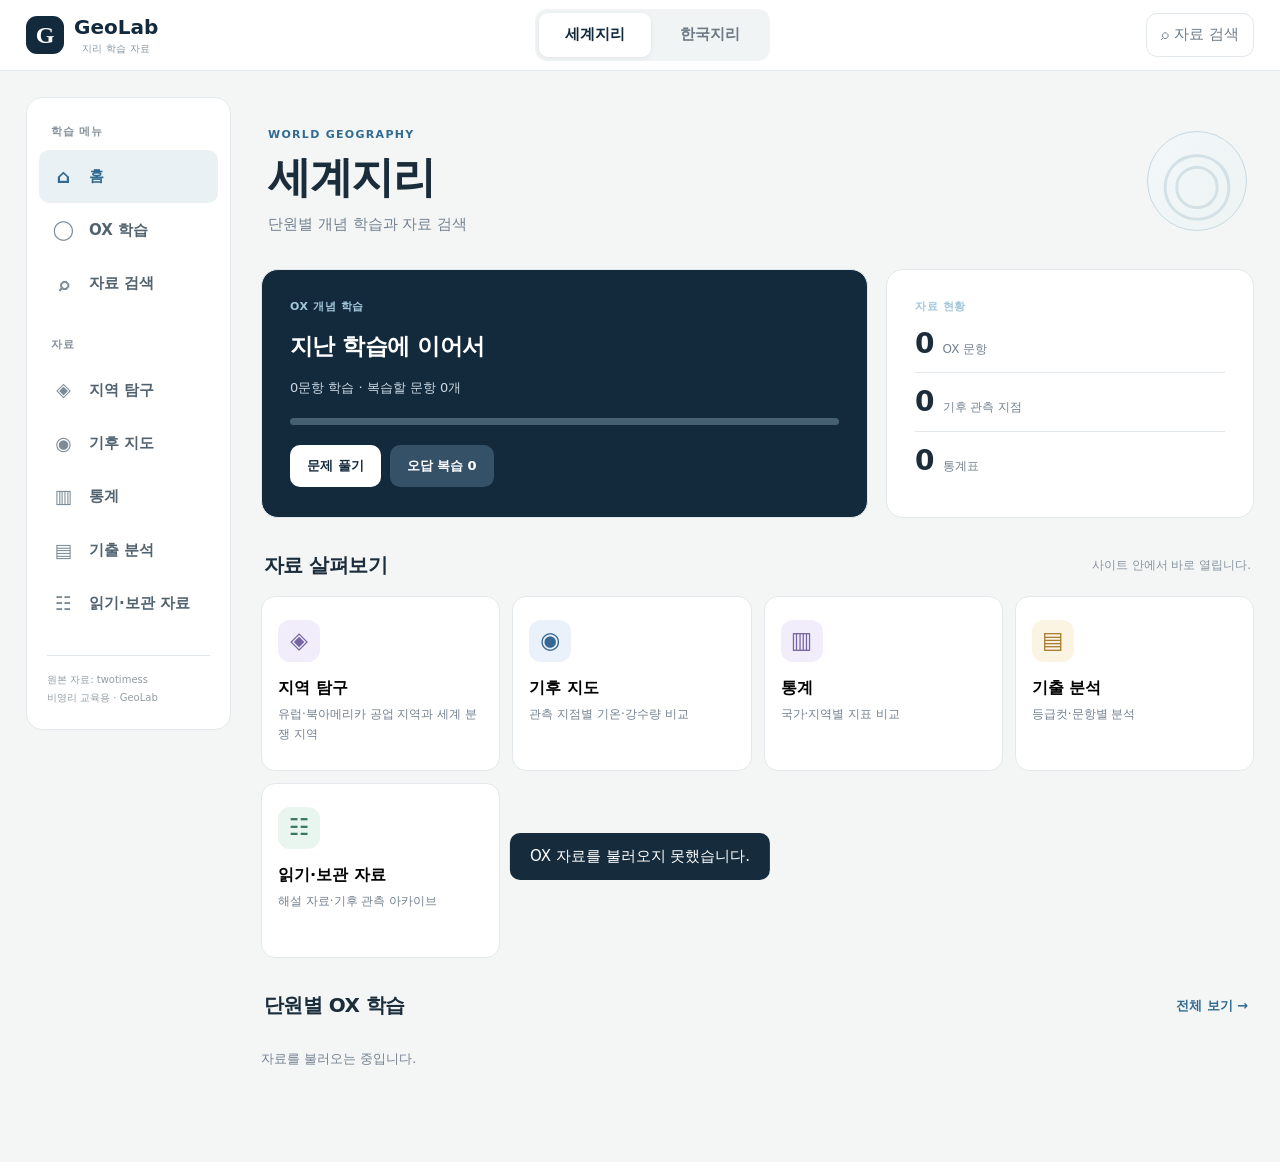
==== app/index.html @ ae43429a "Integrate world-only geography region study into GeoLab navigation, routing and offline bundles" ====
<!doctype html>
<html lang="ko"><head><meta charset="utf-8"><meta name="viewport" content="width=device-width,initial-scale=1,viewport-fit=cover">
<meta name="theme-color" content="#13293c"><meta name="description" content="세계지리·한국지리 자료 검색과 단원별 학습">
<meta name="apple-mobile-web-app-capable" content="yes"><meta name="apple-mobile-web-app-title" content="GeoLab">
<meta name="apple-mobile-web-app-status-bar-style" content="default">
<link rel="manifest" href="./manifest.webmanifest"><link rel="apple-touch-icon" href="./icon-180.png"><link rel="icon" href="./icon-192.png">
<link rel="stylesheet" href="./world-regions.css?v=1"><link rel="stylesheet" href="./advanced.css?v=5"><link rel="stylesheet" href="./regions.css?v=2"><link rel="stylesheet" href="./study-stats.css?v=1"><link rel="stylesheet" href="./native.css?v=51"><link rel="stylesheet" href="./app.css?v=2?v=fix2"><title>GeoLab | 세계지리·한국지리</title></head>
<body>
<header class="top"><div class="shell topinner"><button class="brand" data-view="home" aria-label="GeoLab 홈"><span class="brandmark">G</span><span>GeoLab<small>지리 학습 자료</small></span></button>
<div class="subjects" role="group" aria-label="과목 선택"><button class="subject active" data-subject="world">세계지리</button><button class="subject" data-subject="korea">한국지리</button></div>
<button class="header-search" data-view="search" aria-label="자료 검색">⌕ <span>자료 검색</span></button></div></header>
<div class="shell desktop-layout"><nav class="side" aria-label="기능">
<div class="sidelabel">학습 메뉴</div>
<button class="navbutton active" data-view="home"><span>⌂</span> 홈</button>
<button class="navbutton" data-view="ox"><span>◯</span> OX 학습</button>
<button class="navbutton" data-view="search"><span>⌕</span> 자료 검색</button>
<div class="sidelabel second">자료</div>
<button class="navbutton" data-view="worldregions" data-world-only><span>◈</span> 지역 탐구</button>
<button class="navbutton" data-view="regions" data-korea-only><span>▦</span> 지역 탐구</button>
<button class="navbutton" data-view="advanced" data-korea-only><span>◈</span> 지역 탐구 심화</button>
<button class="navbutton" data-view="climate"><span>◉</span> 기후 지도</button>
<button class="navbutton" data-view="stats"><span>▥</span> 통계</button>
<button class="navbutton" data-view="exam"><span>▤</span> 기출 분석</button>
<button class="navbutton" data-view="library"><span>☷</span> 읽기·보관 자료</button>
<div class="sidefoot">원본 자료: twotimess<br>비영리 교육용 · GeoLab</div></nav>
<main id="main">
<section class="panel active" id="panel-home" aria-labelledby="homeTitle">
<div class="pagehead"><div><div class="overline" id="subjectLabel">WORLD GEOGRAPHY</div><h1 id="homeTitle">세계지리</h1><p class="lead">단원별 개념 학습과 자료 검색</p></div><div class="simpleicon">◎</div></div>
<div class="dashboard">
<div class="dash-card primary"><div class="eyebrow">OX 개념 학습</div><h2>지난 학습에 이어서</h2><p id="progressLine">학습 기록을 불러오는 중입니다.</p><div class="meter"><i id="progressBar"></i></div><div class="dash-actions"><button class="btn light" data-view="ox">문제 풀기</button><button class="btn muted" id="reviewHome">오답 복습 <span id="wrongCount">0</span></button></div></div>
<div class="dash-card stats"><div class="eyebrow">자료 현황</div><div class="metric"><strong id="oxTotal">—</strong><span>OX 문항</span></div><div class="metric"><strong id="climateTotal">—</strong><span>기후 관측 지점</span></div><div class="metric"><strong id="statsTotal">—</strong><span>통계표</span></div></div>
</div>
<div class="sectionrow"><h2>자료 살펴보기</h2><span>사이트 안에서 바로 열립니다.</span></div>
<div class="tool-grid"><button class="tool" data-view="worldregions" data-world-only><span class="toolico violet">◈</span><strong>지역 탐구</strong><small>유럽·북아메리카 공업 지역과 세계 분쟁 지역</small></button><button class="tool" data-view="advanced" data-korea-only><span class="toolico violet">◈</span><strong>지역 탐구 심화</strong><small>슬로시티·혁신도시·공항·철도·경제자유구역</small></button><button class="tool" data-view="regions" data-korea-only><span class="toolico green">▦</span><strong>지역 탐구</strong><small>전국 시·군 위치와 백지도 판별 퀴즈</small></button><button class="tool" data-view="climate"><span class="toolico blue">◉</span><strong>기후 지도</strong><small>관측 지점별 기온·강수량 비교</small></button>
<button class="tool" data-view="stats"><span class="toolico violet">▥</span><strong>통계</strong><small>국가·지역별 지표 비교</small></button>
<button class="tool" data-view="exam"><span class="toolico amber">▤</span><strong>기출 분석</strong><small>등급컷·문항별 분석</small></button>
<button class="tool" data-view="library"><span class="toolico green">☷</span><strong>읽기·보관 자료</strong><small>해설 자료·기후 관측 아카이브</small></button></div>
<div class="sectionrow"><h2>단원별 OX 학습</h2><button class="textbutton" data-view="ox">전체 보기 →</button></div><div id="chapterTiles" class="chapters"><p class="hint">문항을 읽는 중입니다.</p></div>
</section>

<section class="panel" id="panel-ox"><div class="pagehead compact"><div><div class="overline">단원별 반복 학습</div><h1>OX 학습</h1><p class="lead">답을 선택하면 정답과 해설을 확인할 수 있습니다.</p></div></div>
<div class="quiz-options"><label>단원 <select id="chapterSelect"><option value="all">전체 단원</option></select></label>
<div class="segment" role="group" aria-label="학습 방식"><button class="active" data-mode="all">전체</button><button data-mode="wrong">오답 복습</button><button data-mode="saved">저장한 문항</button></div></div>
<div class="quiz-layout"><div class="quiz-card"><div class="quiz-meta"><span id="questionChapter">단원</span><span id="quizCounter">0 / 0</span></div><p id="questionText" class="question">문항을 불러오고 있습니다.</p>
<div class="answers" id="quizAnswers"><button data-answer="O" class="answer">O</button><button data-answer="X" class="answer">X</button></div>
<div id="feedback" class="feedback" hidden></div><div class="quiz-buttons"><button id="saveQuestion" class="btn outline">☆ 문항 저장</button><button id="nextQuestion" class="btn dark">다음 문제 →</button></div></div>
<aside class="study-summary"><h3>학습 기록</h3><div class="lineitem"><span>푼 문항</span><b id="studyDone">0</b></div><div class="lineitem"><span>정답</span><b id="studyRight">0</b></div><div class="lineitem"><span>복습할 문항</span><b id="studyWrong">0</b></div><p>학습 기록은 이 기기에 저장됩니다.</p><button id="resetProgress" class="textbutton">이 과목 기록 초기화</button></aside></div>
</section>

<section class="panel" id="panel-search"><div class="pagehead compact"><div><div class="overline">통합 자료 검색</div><h1>자료 검색</h1><p class="lead">문항, 기후 관측 지점, 통계표, 기출 기록을 한 번에 검색합니다.</p></div></div>
<div class="searchbar"><span>⌕</span><input type="search" id="searchInput" autocomplete="off" placeholder="예: 몬순, 부산, 인구 밀도, 라니냐" aria-label="검색어"><button id="clearSearch" aria-label="검색 초기화">×</button></div>
<div class="filter-row" id="searchKinds"><button class="active" data-kind="all">전체</button><button data-kind="ox">OX</button><button data-kind="climate">기후</button><button data-kind="stats">통계</button><button data-kind="exam">기출</button><button data-kind="library">읽기 자료</button></div>
<div class="search-meta" id="searchCount">검색어를 입력하면 결과가 표시됩니다.</div><div class="result-list" id="searchResults"></div>
</section>

<section class="panel" id="panel-worldregions"><div class="modulehead"><div><div class="overline">세계지리 핵심 지역 학습</div><h1>세계지리 지역 탐구</h1><p class="lead">공업 지역과 주요 분쟁 지역의 위치를 수능 개념과 연결해 학습합니다.</p></div></div><div id="worldregion-root" class="wr-app"><p class="wr-loading">지도를 준비하고 있습니다.</p></div></section>
<section class="panel" id="panel-advanced"><div class="modulehead"><div><div class="overline">대한민국 지역 심화 학습</div><h1>지역 탐구 심화</h1><p class="lead">지역개발·국제공항·경제자유구역과 고속철도의 공간 분포를 지도에서 학습합니다.</p></div></div><div id="advanced-root" class="advanced-app"><p class="advanced-loading">심화 지도를 준비하고 있습니다.</p></div></section>
<section class="panel" id="panel-regions"><div class="modulehead"><div><div class="overline">대한민국 시·군 학습</div><h1>우리나라 지역 탐구</h1><p class="lead">시와 군을 각각 강조해 위치를 익히고, 백지도에서 시·군 유형을 판별합니다.</p></div></div><div id="region-root" class="region-app"><p class="rg-loading">지도를 준비하고 있습니다.</p></div></section>
<section class="panel" id="panel-climate"><div class="modulehead"><div><div class="overline">기후 관측</div><h1>기후 지도</h1><p class="lead">지도에서 지점을 선택해 기온과 강수량을 비교할 수 있습니다.</p></div></div><div class="ng-native" id="native-climate"><p class="ng-empty">자료를 불러오고 있습니다.</p></div></section>
<section class="panel" id="panel-stats"><div class="modulehead"><div><div class="overline">지역별 지표</div><h1>통계</h1><p class="lead">인구·도시·산업·자원 등 주제별 통계를 확인합니다.</p></div></div><div class="ng-native" id="native-stats"><p class="ng-empty">자료를 불러오고 있습니다.</p></div></section>
<section class="panel" id="panel-exam"><div class="modulehead"><div><div class="overline">역대 시험</div><h1>기출 분석</h1><p class="lead">학년도와 시험을 선택해 등급컷과 문항별 오답률을 확인합니다.</p></div></div><div class="ng-native" id="native-exam"><p class="ng-empty">자료를 불러오고 있습니다.</p></div></section>
<section class="panel" id="panel-library"><div class="pagehead compact"><div><div class="overline">읽기 자료·자료 보관소</div><h1>자료실</h1><p class="lead">원문 분석과 위도별 일조 자료를 이 사이트에서 열람할 수 있습니다.</p></div></div><div class="searchbar"><span>⌕</span><input id="librarySearch" type="search" placeholder="자료 제목이나 내용 검색" aria-label="자료실 검색"></div><div class="filter-row"><button class="active" data-lib="all">전체</button><button data-lib="읽기 자료">읽기 자료</button><button data-lib="일조 자료">일조 자료</button></div><div class="search-meta" id="libraryCount"></div><div class="result-list" id="libraryResults"></div><button class="btn outline more" id="libraryMore">더 보기</button></section>
</main></div>
<nav class="bottom" aria-label="모바일 메뉴"><button data-view="home" class="active"><b>⌂</b>홈</button><button data-view="ox"><b>◯</b>OX</button><button data-view="search"><b>⌕</b>검색</button><button data-view="worldregions" data-world-only><b>◈</b>지역</button><button data-view="regions" data-korea-only><b>▦</b>지역</button><button data-view="advanced" data-korea-only><b>◈</b>심화</button><button data-view="climate"><b>◉</b>기후</button><button data-view="stats"><b>▥</b>통계</button><button data-view="exam"><b>▤</b>기출</button><button data-view="library"><b>☷</b>자료</button></nav>
<div id="toast" aria-live="polite"></div><script src="ds/codec.js"></script><script src="tools/climate/data/vendor-d3.min.js" defer></script><script src="tools/climate/data/vendor-topojson-client.min.js" defer></script><script src="tools/climate/data/korea-peninsula-geo.js" defer></script><script src="./climate-utils.js?v=51" defer></script><script src="./stats-utils.js?v=3" defer></script><script src="./stats-format.js?v=2" defer></script><script src="./study-stats.js?v=5" defer></script><script src="./native.js?v=54" defer></script><script src="./ox-reviewed-2027-world.js?v=2" defer></script><script src="./ox-reviewed-2027-korea.js?v=2" defer></script><script src="./ox-reviewed-2027-batch2.js?v=2" defer></script><script src="./ox-reviewed-2027-batch3.js?v=2" defer></script><script src="./ox-reviewed-2027-batch4-world.js?v=2" defer></script><script src="./ox-reviewed-2027-batch4-korea.js?v=2" defer></script><script src="./ox-explain.js?v=7" defer></script><script src="./regions.js?v=4" defer></script><script src="./world-regions-data.js?v=1" defer></script><script src="./world-regions.js?v=1" defer></script><script src="./advanced-data.js?v=3" defer></script><script src="./advanced.js?v=6" defer></script><script src="./app.js?v=60" defer></script></body></html>
---- app/world-regions.css ----
/* GeoLab — 세계지리 지역 탐구 */
body[data-subject="korea"] [data-world-only]{display:none!important}
.wr-app{color:#294757}
.wr-heading{display:flex;align-items:end;justify-content:space-between;gap:18px;margin:10px 0 15px;flex-wrap:wrap}
.wr-heading h1{font-size:clamp(24px,2.6vw,31px);letter-spacing:-.8px;line-height:1.32;margin:5px 0}
.wr-heading p{font-size:13px;color:#778b97;line-height:1.6;margin:7px 0 0}
.wr-heading small{font-size:11px;font-weight:800;color:#39889b;letter-spacing:.55px}
.wr-mode{display:flex;background:#e7eff2;border-radius:12px;padding:4px;gap:3px}
.wr-mode button{border:0;border-radius:9px;background:transparent;color:#547285;font-size:13px;font-weight:760;padding:10px 17px}
.wr-mode button.selected{background:#215a73;color:white;box-shadow:0 2px 7px rgba(19,56,76,.16)}
.wr-filter{background:#fff;border:1px solid #e1e8ed;border-radius:14px;padding:11px 13px;margin-bottom:12px}
.wr-areas,.wr-cats{display:flex;flex-wrap:wrap;gap:7px}
.wr-cats{margin-top:9px;padding-top:9px;border-top:1px solid #eef2f4}
.wr-filter button{background:#f5f8f9;color:#597484;border:1px solid transparent;border-radius:7px;font-size:11px;font-weight:700;padding:8px 11px}
.wr-filter button.selected{background:#dcecf1;color:#1c617a;border-color:#a8cad5}
.wr-controlbar{display:flex;align-items:center;justify-content:space-between;flex-wrap:wrap;gap:10px;margin-bottom:12px}
.wr-controlbar>div{display:flex;gap:7px;flex-wrap:wrap}
.wr-controlbar button,.wr-quizcontrols button{background:#fff;border:1px solid #d9e5e9;border-radius:9px;padding:9px 12px;font-size:12px;font-weight:750;color:#385e72}
.wr-controlbar button:hover,.wr-quizcontrols button:hover{background:#eaf5f8}
.wr-controlbar button:disabled{opacity:.45;cursor:not-allowed}
.wr-grid{display:grid;grid-template-columns:minmax(0,1.5fr) minmax(280px,.82fr);align-items:start;gap:13px}
.wr-mapcard,.wr-sidebar>div{background:#fff;border:1px solid #dde7eb;border-radius:14px;overflow:hidden}
.wr-maphead{display:flex;justify-content:space-between;align-items:center;gap:8px;padding:12px 15px;border-bottom:1px solid #e8eef1}
.wr-maphead strong{font-size:13px}
.wr-maphead small{font-size:11px;color:#8da2ac}
#wr-map{width:100%;height:auto;aspect-ratio:900/610;display:block;background:#f3f7f8;touch-action:none}
.wr-country{fill:#ecf0f2;stroke:#aebdc5;stroke-width:.8px;stroke-linejoin:round;vector-effect:non-scaling-stroke;pointer-events:none}
.wr-pin{outline:none}
.wr-pin.current circle:nth-of-type(2){filter:drop-shadow(0 0 3px #d68a51)}
.wr-pin:focus-visible circle:nth-of-type(2){stroke:#2e718c;stroke-width:3px}
.wr-label{font:700 11px system-ui,-apple-system,"Malgun Gothic",sans-serif;fill:#38576b;stroke:white;stroke-width:3px;paint-order:stroke;cursor:pointer}
.wr-mapfoot{padding:11px 14px;border-top:1px solid #e8eef1;font-size:11px;color:#758c97}
.wr-sidebar{display:grid;gap:12px}
.wr-detail{padding:19px}
.wr-detail h2{font-size:20px;letter-spacing:-.6px;line-height:1.45;margin:8px 0 12px;word-break:keep-all}
.wr-eyebrow{font-size:11px;line-height:1.5;letter-spacing:.25px;color:#35859b;font-weight:850}
.wr-place{font-size:13px;color:#65828f;line-height:1.7;margin:7px 0}
.wr-fact{padding:12px 0;border-top:1px solid #e8eef1;margin-top:12px}
.wr-fact b{font-size:11px;color:#617c8b}
.wr-fact p{margin:6px 0 0;font-size:13px;color:#3e586a;line-height:1.78;word-break:keep-all}
.wr-caution{padding:10px 11px;border-radius:9px;background:#f3f7f8;color:#718793;font-size:11px;line-height:1.7}
.wr-listhead{padding:13px 15px;border-bottom:1px solid #e6eef0;font-size:13px}
.wr-list{max-height:380px;min-height:100px;overflow:auto;overscroll-behavior:contain}
.wr-list button{display:block;width:100%;padding:11px 14px;background:#fff;border:0;border-bottom:1px solid #eff2f4;text-align:left;color:#2d5269}
.wr-list button:hover,.wr-list button.selected{background:#e8f4f7}
.wr-list strong{display:block;font-size:12px;line-height:1.6}
.wr-list small{display:block;color:#8397a1;margin-top:4px;line-height:1.6;font-size:10px}
.wr-tooltip{position:fixed;left:0;top:0;background:#182f40;color:white;border-radius:9px;box-shadow:0 7px 25px #1f435b38;padding:10px 12px;z-index:100;max-width:min(270px,calc(100vw - 16px));min-width:130px;pointer-events:none;font-size:12px}
.wr-tooltip[hidden]{display:none!important}
.wr-tooltip strong{display:block;margin-bottom:4px;font-size:13px}
.wr-tooltip span{color:#d1e6ee;line-height:1.6}
.wr-quiet{font-size:12px;line-height:1.7;color:#7a909d}
.wr-choices{display:grid;grid-template-columns:1fr 1fr;gap:7px;margin:13px 0}
.wr-choices button{border:1px solid #d7e5e9;border-radius:9px;background:#f8fafb;padding:10px 8px;font-size:12px;font-weight:700;color:#3e5c70;line-height:1.55}
.wr-choices button:not(:disabled):hover{background:#e8f2f7}
.wr-choices button.correct{border-color:#7fbca4;background:#e7f4ed;color:#286549}
.wr-choices button.incorrect{border-color:#dca18e;background:#fcf0ea;color:#9d543b}
.wr-feedback{border-radius:8px;background:#e6f3ec;padding:9px 12px;font-size:12px;font-weight:780;color:#236a46}
.wr-feedback.wrong{background:#fff1eb;color:#a34d32}
.wr-quizexpl{border-top:1px solid #e5edf1;padding-top:13px;margin-top:13px}
.wr-quizcontrols{display:flex;flex-wrap:wrap;gap:7px;justify-content:space-between;margin-top:14px}
.wr-notes{border:1px solid #e0e8ec;background:white;border-radius:12px;padding:12px 15px;margin-top:13px;font-size:11px;color:#768b98;line-height:1.8}
.wr-notes p{margin:3px 0}
.wr-loading{padding:32px 18px;background:white;border:1px solid #dae6eb;border-radius:12px;color:#657f8b}
@media(max-width:1150px){.wr-grid{grid-template-columns:minmax(0,1fr) 270px}}
@media(max-width:840px){.wr-grid{grid-template-columns:1fr}.wr-list{max-height:260px}}
@media(max-width:520px){.wr-mode{width:100%}.wr-mode button{flex:1}.wr-filter{padding:9px}.wr-filter button{padding:7px 8px;font-size:10px}.wr-heading h1{font-size:25px}.wr-detail{padding:15px}.wr-controlbar button{padding:8px}.wr-maphead{padding:10px 12px}}
---- app/advanced.css ----
/* GeoLab advanced thematic Korean geography map */
.advanced-tabs{display:flex;flex-wrap:wrap;gap:8px;margin-bottom:14px}
.advanced-tabs button{background:#fff;border:1px solid #dae4e9;border-radius:10px;color:#516d7b;padding:10px 15px;font-weight:740;font-size:13px}
.advanced-tabs button.selected{background:#235b73;border-color:#235b73;color:white}
.advanced-controls{display:flex;justify-content:space-between;gap:10px;flex-wrap:wrap;background:white;border:1px solid #e1e8ec;border-radius:12px;padding:11px 13px;margin-bottom:13px}
.advanced-controls>div{display:flex;gap:7px;flex-wrap:wrap}
.advanced-controls button,.advanced-actions button{border:1px solid #d7e2e8;background:#f7fafb;border-radius:8px;color:#2e566c;padding:8px 11px;font-size:12px;font-weight:750}
.advanced-controls button:hover,.advanced-actions button:hover{background:#e8f3f5}
.advanced-grid{display:grid;grid-template-columns:minmax(0,1.6fr) minmax(250px,.85fr);gap:13px;align-items:start}
.advanced-mapbox,.advanced-sidebar>div{background:#fff;border:1px solid #e0e8eb;border-radius:14px;overflow:hidden}
.advanced-mapbox{position:relative}
.advanced-airport-preview{position:absolute;right:13px;top:54px;z-index:4;max-width:min(250px,65%);padding:10px 13px;border-radius:10px;border:1px solid #a9cdd9;background:#f4fbfd;box-shadow:0 3px 12px #24495b2b;color:#21465b;pointer-events:none}
.advanced-airport-preview[hidden]{display:none!important}
.advanced-airport-preview strong{display:block;font-size:12px;font-weight:850;line-height:1.5}
.advanced-airport-preview span{display:block;font-size:12px;font-weight:650;color:#2a627b;line-height:1.55}
.advanced-mapbox header{display:flex;gap:9px;flex-wrap:wrap;justify-content:space-between;align-items:center;padding:13px 15px;border-bottom:1px solid #e6ecee}
.advanced-mapbox header b{font-size:14px}
.advanced-mapbox header small{color:#788995;font-size:11px}
#advanced-map{width:100%;height:auto;aspect-ratio:840/875;display:block;background:#f8fafb;touch-action:none}
.advanced-area{stroke:#bbc8d0;stroke-width:.8px;vector-effect:non-scaling-stroke;stroke-linejoin:round}
.advanced-area:hover{stroke:#54798b;stroke-width:1.3px}
.advanced-province{fill:none;stroke:#304d61;stroke-width:2.1px;stroke-linejoin:round;stroke-linecap:round;vector-effect:non-scaling-stroke}
.advanced-route{fill:none;stroke-linecap:round;stroke-linejoin:round;cursor:pointer;vector-effect:non-scaling-stroke}
.advanced-marker{cursor:pointer}
.advanced-station{cursor:pointer;outline:none}
.advanced-station .advanced-place-label{pointer-events:all;cursor:help}
.advanced-airport .advanced-place-label{pointer-events:all;cursor:help}
.advanced-airport:focus-visible circle:first-of-type{stroke:#156d9a;stroke-width:2.5px}
.advanced-airport:hover circle:first-of-type{stroke:#205c80;stroke-width:2px}
.advanced-station-tooltip{position:fixed;left:0;top:0;z-index:100;pointer-events:none;min-width:140px;max-width:min(270px,calc(100vw - 16px));padding:11px 13px;border-radius:10px;background:#182d40;color:#f7fbfe;box-shadow:0 7px 25px rgba(20,39,53,.24);font:12px/1.55 system-ui,-apple-system,"Malgun Gothic",sans-serif;white-space:normal;overflow-wrap:break-word}
.advanced-station-tooltip[hidden]{display:none!important}
.advanced-station-tooltip strong{display:block;font-size:13px;font-weight:800;margin-bottom:2px;color:white}
.advanced-station-tooltip span{display:block;color:#d5e6f1;font-weight:600}

.advanced-station-hit{pointer-events:all}
.advanced-station:focus-visible .advanced-station-symbol{stroke:#156d9a;stroke-width:3px}
.advanced-station:hover .advanced-station-symbol{stroke:#a44b2c;stroke-width:2.5px}
.advanced-station.selected .advanced-station-symbol{filter:drop-shadow(0 0 3px rgba(202,93,42,.45))}
.advanced-station-info{margin:14px 0;padding:14px;border:1px solid #d7e7ee;border-left:4px solid #347f9a;border-radius:10px;background:#f5fafc}
.advanced-station-info h3{font-size:18px;line-height:1.35;margin:8px 0}
.advanced-station-address{font-size:14px!important;font-weight:800;color:#224e68!important;line-height:1.7;margin:8px 0!important;word-break:keep-all}
.advanced-station-caveat{font-size:12px!important;line-height:1.65;color:#586e7d!important;margin:7px 0 0!important}
.advanced-station-placeholder{font-size:12px!important;line-height:1.7;color:#718595!important;margin:0!important}
.advanced-station-buttons{display:flex;flex-wrap:wrap;gap:5px;margin-top:10px}
.advanced-station-buttons button{border:1px solid #d7e2e8;border-radius:7px;background:#fff;padding:6px 9px;font-weight:600;font-size:11px;color:#4b687a}
.advanced-station-buttons button.selected,.advanced-station-buttons button:hover{background:#dceef4;border-color:#87bbca;color:#145574}
.advanced-station-buttons button:focus-visible{outline:2px solid #4794b3;outline-offset:2px}
.advanced-place-label{font:700 11px system-ui,-apple-system,"Malgun Gothic",sans-serif;fill:#2d4151;stroke:white;stroke-width:2.5px;paint-order:stroke;pointer-events:none}
.advanced-mapbox footer{padding:11px 14px;color:#7b8e9a;border-top:1px solid #e6edf0;font-size:11px}
.advanced-sidebar{display:grid;gap:13px}
#advanced-detail{padding:19px}
#advanced-detail h2{font-size:19px;line-height:1.55;letter-spacing:-.4px;margin:9px 0 14px}
#advanced-detail>p{font-size:13px;line-height:1.8;color:#536e7c;margin:7px 0}
.advanced-eyebrow{font-size:11px;letter-spacing:.25px;font-weight:800;color:#317990}
.advanced-locations{border-top:1px solid #e8edf0;margin-top:15px;padding-top:12px;color:#425c6e}
.advanced-locations b{font-size:12px}
.advanced-locations p{line-height:1.8;margin:6px 0;font-size:12px;overflow-wrap:anywhere}
.advanced-list{min-height:175px;max-height:415px;display:flex;flex-direction:column}
.advanced-listhead{display:flex;justify-content:space-between;align-items:center;padding:13px 15px;border-bottom:1px solid #e8edf0}
.advanced-listhead strong{font-size:13px}
.advanced-listhead span{color:#83949e;font-size:11px}
#advanced-items{overflow:auto;overscroll-behavior:contain}
#advanced-items button{display:block;width:100%;text-align:left;padding:11px 14px;border:0;border-bottom:1px solid #edf1f3;background:#fff;color:#38566a}
#advanced-items button.selected,#advanced-items button:hover{background:#eaf3f6}
#advanced-items button b{display:block;font-size:12px}
#advanced-items button small{display:block;font-size:10px;color:#8294a0;line-height:1.65;margin-top:4px;font-weight:400}
.advanced-subtle{color:#7a8e9c!important;font-size:12px}
.advanced-quizchoices{display:grid;grid-template-columns:1fr 1fr;gap:6px;max-height:200px;overflow:auto;margin:13px 0}
.advanced-quizchoices button{padding:9px 6px;text-align:left;background:#f7fafb;border:1px solid #dce6e9;border-radius:8px;color:#45647a;font-size:11px}
.advanced-answer{background:#e7f3ec;padding:13px;border-radius:9px;color:#287047;font-size:12px;font-weight:750;margin-top:14px;line-height:1.7}
.advanced-answer.wrong{background:#fff0ed;color:#a34c33}
.advanced-answer strong{display:block;margin:5px 0}
.advanced-answer p{margin:3px 0;color:#435d69;font-size:12px;font-weight:400}
.advanced-actions{display:flex;justify-content:space-between;gap:8px;flex-wrap:wrap;margin-top:15px}
.advanced-notes{font-size:12px;line-height:1.8;color:#667d8b;border:1px solid #e1e8eb;background:#fff;padding:12px 15px;border-radius:12px;margin:14px 0 24px}
.advanced-notes p{margin:3px 0}
.advanced-notes a{color:#216b8e;font-weight:750}
.advanced-loading{padding:33px 18px;color:#667c8e;background:white;border:1px solid #e2e8eb;border-radius:12px}
@media(max-width:1060px){.advanced-grid{grid-template-columns:minmax(0,1fr) 260px}}
@media(max-width:820px){.advanced-grid{grid-template-columns:1fr}.advanced-sidebar{grid-template-columns:1fr}.advanced-list{max-height:280px}}
@media(max-width:500px){.advanced-tabs{display:grid;grid-template-columns:repeat(3,minmax(0,1fr));gap:6px}.advanced-tabs button{padding:10px 4px;font-size:11px}.advanced-mapbox header{padding:10px}.advanced-mapbox header b{font-size:12px}.advanced-mapbox header small{font-size:10px}#advanced-detail{padding:15px}.advanced-controls button{padding:7px 9px}}
---- app/regions.css ----
/* 한국지리 시·군 지도: 구 단위 경계는 학습 지도에서 숨김 */
body[data-subject="world"] [data-korea-only]{display:none!important}
.rg-toolbar{display:flex;flex-wrap:wrap;gap:12px;justify-content:space-between;background:#fff;border:1px solid var(--line);border-radius:14px;padding:14px;margin-bottom:14px}
.rg-tabs{display:flex;flex-wrap:wrap;gap:6px;align-self:center}
.rg-tabs button{border:1px solid #d9e4e8;background:#f8fafb;border-radius:9px;color:#536672;font-size:13px;font-weight:700;padding:9px 12px}
.rg-tabs button.active{background:#245d73;color:#fff;border-color:#245d73}
.rg-filters{display:flex;gap:8px;flex-wrap:wrap;align-items:center}
.rg-filters label{font-size:11px;font-weight:750;color:#647986;display:grid;gap:4px}
.rg-filters input,.rg-filters select{border:1px solid #d4e0e5;border-radius:9px;background:white;padding:9px 10px;min-width:150px;color:#243e50;font-size:13px}
.rg-filters input{min-width:160px}
.rg-filters input:disabled{opacity:.5}
.rg-layout{display:grid;grid-template-columns:minmax(0,1.6fr) minmax(250px,.85fr);gap:14px;align-items:start}
.rg-map,.rg-side{min-width:0}
.rg-map{background:#fff;border:1px solid var(--line);border-radius:15px;overflow:hidden}
.rg-maphead{display:flex;justify-content:space-between;align-items:center;gap:10px;padding:11px 16px;border-bottom:1px solid #edf1f3}
.rg-maphead strong{font-size:14px}
.rg-maphead div{display:flex;gap:5px}
.rg-mini{background:#f4f7f9;border:1px solid #e0e7eb;border-radius:7px;color:#526d80;font-size:13px;padding:5px 9px}
#rg-svg{width:100%;height:auto;aspect-ratio:840/875;display:block;background:#f7fafb;touch-action:none}
.rg-region{stroke:#a0afba;stroke-width:.82px;stroke-linejoin:round;vector-effect:non-scaling-stroke;cursor:pointer;transition:fill .16s}
.rg-region:not(.rg-metro):hover{stroke:#4c6779;stroke-width:1.4px}
.rg-region.selected{stroke:#9a5a1e;stroke-width:1.5px}
.rg-region:focus-visible{outline:2px solid #e49a24;outline-offset:2px}
.rg-region.rg-metro{stroke:none;cursor:default;pointer-events:none}
.rg-province-border{fill:none;stroke:#30495a;stroke-width:2.25px;stroke-linecap:round;stroke-linejoin:round;vector-effect:non-scaling-stroke;pointer-events:none}
.rg-legend{padding:9px 16px;display:flex;gap:17px;align-items:center;flex-wrap:wrap;border-top:1px solid #e8eef0;font-size:11px;color:#637782}
.rg-legend span{display:flex;align-items:center;gap:6px}
.rg-legend #rg-counts{margin-left:auto;font-weight:800;color:#35687c}
.rg-key{display:inline-block;width:13px;height:13px;border-radius:3px;background:#3e88ab}
.rg-key.county{background:#96bd9c}
.rg-key.metro{background:#fff;border:1.5px solid #a7b5c1}
.rg-side{display:grid;gap:12px}
.rg-detailcard{background:#fff;border:1px solid var(--line);border-radius:14px;padding:20px}
.rg-detailcard h2{margin:8px 0 13px;font-size:21px;line-height:1.45}
.rg-detailcard h3{font-size:13px;margin:19px 0 6px}
.rg-detailcard p{font-size:13px;line-height:1.8;color:#465f6f;margin:9px 0}
.rg-kicker{font-size:11px;font-weight:800;color:#34758c;letter-spacing:.4px}
.rg-type{display:inline-flex;align-items:center;gap:9px;padding:5px 11px;background:#e8f4f7;border-radius:20px;color:#26627e;font-weight:800}
.rg-type small{font-size:11px;font-weight:500}
.rg-muted{color:#81919d!important;font-size:12px!important}
.rg-results{background:white;border:1px solid var(--line);border-radius:14px;padding:15px;max-height:450px;display:flex;flex-direction:column}
.rg-results>strong{font-size:14px}
.rg-results>small{font-size:11px;color:#8496a0;margin-top:3px;margin-bottom:8px}
#rg-list{min-height:36px;overflow:auto;overscroll-behavior:contain}
#rg-list button{border:0;background:#fff;border-bottom:1px solid #edf1f3;width:100%;padding:8px 5px;text-align:left;font-size:13px;color:#26485b;font-weight:750}
#rg-list button:hover,#rg-list button.on{background:#eef6f7}
#rg-list button span{display:block;font-size:10px;font-weight:400;color:#8a99a2}
#rg-list>small{display:block;color:#8b9ba4;padding:10px}
.rg-answers{display:grid;grid-template-columns:1fr 1fr;gap:9px;margin:18px 0}
.rg-answers button{min-height:72px;border:2px solid #c9dce3;border-radius:11px;background:#f5fafb;font-size:25px;font-weight:800;color:#275c76}
.rg-answers button:not(:disabled):hover{background:#e5f3f6}
.rg-feedback{background:#e8f6ec;color:#267447;border-radius:10px;padding:12px;margin:12px 0;font-size:13px;font-weight:750;line-height:1.7}
.rg-feedback.no{background:#fff0ed;color:#aa563d}
.rg-feedback b{display:block}
.rg-feedback p{font-weight:400;margin:6px 0 0}
.rg-quizfoot{display:flex;justify-content:space-between;align-items:center;gap:8px;margin-top:16px;font-size:12px;color:#748592}
.rg-primary{border:0;border-radius:9px;background:#265f79;color:white;padding:10px 14px;font-size:13px;font-weight:750}
.rg-primary:disabled{opacity:.4}
.rg-source{color:#84959d;font-size:11px;line-height:1.8;margin:14px 4px 26px}
.rg-loading{padding:35px 20px;border:1px solid #e0e8eb;border-radius:12px;color:#728591;background:white}
@media(max-width:1100px){.rg-layout{grid-template-columns:minmax(0,1fr) 260px}.rg-toolbar{flex-direction:column}}
@media(max-width:820px){.rg-layout{grid-template-columns:1fr}.rg-side{grid-template-columns:1fr}.rg-results{max-height:280px}}
@media(max-width:500px){.rg-tabs{display:grid;grid-template-columns:1fr 1fr;width:100%}.rg-tabs button{font-size:12px;padding:10px 5px}.rg-filters{display:grid;grid-template-columns:1fr 1fr}.rg-filters input,.rg-filters select{width:100%;min-width:0}.rg-maphead{padding:10px}.rg-maphead strong{font-size:12px}.rg-mini{padding:5px 7px}.rg-detailcard{padding:17px}}
---- app/study-stats.css ----
/* 수능용 자료 해석 화면 — 기존 통계 데이터의 전부를 유지합니다. */
.es-wait{padding:45px 15px;text-align:center;color:#718694}
.es-top{display:flex;align-items:center;justify-content:space-between;gap:18px;border:1px solid #dee9ee;border-radius:14px;background:#fff;padding:21px 24px;margin:15px 0 14px}
.es-top strong{font-size:20px;color:#1c3b52}.es-top p{margin:4px 0 0;color:#78909e;font-size:12px}
.es-mode{display:inline-flex;background:#eaf1f4;padding:4px;border-radius:10px;gap:3px;flex-shrink:0}
.es-mode button{border:0;border-radius:7px;background:transparent;padding:9px 15px;color:#66808e;font-size:13px;font-weight:700}
.es-mode button.on{background:#fff;color:#235978;box-shadow:0 1px 4px #123d531c}
.es-cats{display:flex;align-items:center;gap:7px;overflow-x:auto;padding:3px 1px 12px;scrollbar-width:thin}
.es-cats button{background:#fff;border:1px solid #dee7eb;color:#516b7a;padding:9px 13px;border-radius:20px;white-space:nowrap;font-size:12px;font-weight:700}
.es-cats button.on{background:#234f6b;border-color:#234f6b;color:#fff}
.es-cats button small{font-weight:500;font-size:10px;opacity:.65;margin-left:3px}
.es-choices{margin-bottom:18px}
.es-tip{font-size:12px;color:#738794;margin:2px 4px 12px}
.es-picks{display:grid;grid-template-columns:repeat(3,minmax(0,1fr));gap:10px}
.es-picks button{min-height:98px;text-align:left;background:#fff;border:1px solid #dfe9ed;padding:16px 14px;border-radius:12px;display:flex;flex-direction:column;align-items:flex-start;gap:4px;transition:border-color .12s,background .12s}
.es-picks button:hover{border-color:#73a6ba;background:#f7fafb}
.es-picks button.on{border:2px solid #4386a5;background:#eef6f8;padding:15px 13px}
.es-picks small{font-size:10px;color:#7295a7}
.es-picks strong{font-size:14px;line-height:1.4;color:#203e52}
.es-picks span{font-size:11px;color:#8b9ea7}
.es-searchrow{display:flex;justify-content:space-between;align-items:center;gap:8px;margin:10px 0}
.es-searchrow input{min-width:0;width:min(600px,100%);border:1px solid #d7e5eb;border-radius:10px;padding:13px 14px;background:#fff}
.es-searchrow small{font-size:11px;color:#899ba5;white-space:nowrap}
.es-all{max-height:270px;overflow:auto;display:grid;grid-template-columns:repeat(3, minmax(0,1fr));gap:7px}
.es-all button{border:1px solid #e1e9ed;background:white;border-radius:10px;text-align:left;padding:11px 12px;line-height:1.5;font-size:12px;color:#324d60}
.es-all button small{display:block;margin-top:4px;color:#91a0a7;font-size:10px}
.es-all button.on{border-color:#5c94ae;background:#eaf4f8}
.es-detail{border:1px solid #dde8ee;border-radius:15px;background:#fff;padding:23px;margin:20px 0 28px;scroll-margin-top:90px}
.es-dtitle{display:flex;justify-content:space-between;align-items:center;gap:10px}
.es-dtitle small{font-size:11px;color:#788f9c}.es-dtitle h2{margin:4px 0 7px;font-size:23px;color:#1c3d55}
.es-dtitle>button{border:1px solid #dae6ec;background:#f8fbfc;padding:9px 12px;border-radius:9px;color:#2b627e;white-space:nowrap;font-size:12px;font-weight:700}
.es-views{display:flex;gap:6px;overflow-x:auto;padding:10px 0;margin:6px 0 10px;border-bottom:1px solid #edf2f4;scrollbar-width:thin}
.es-views button{border:1px solid #dce7eb;background:#fff;color:#5d7684;border-radius:8px;padding:8px 11px;white-space:nowrap;font-size:12px}
.es-views button.on{background:#e6f2f7;color:#246587;border-color:#6ca5c0;font-weight:750}
.es-meta{display:flex;flex-wrap:wrap;gap:8px;margin:13px 0 12px}
.es-meta span{padding:7px 11px;border:1px solid #e4edf0;border-radius:8px;background:#f9fbfc;color:#8498a3;font-size:11px}
.es-meta b{color:#395c70;font-weight:750;margin-left:4px}
.es-reading{border-left:3px solid #93b9c8;background:#f3f7f9;border-radius:0 9px 9px 0;padding:12px 15px;color:#597585;font-size:12px}
.es-reading strong{font-size:13px;color:#2f596e}
.es-reading p{margin:4px 0;line-height:1.7}
.es-reading b{color:#264a60}
.es-controls{display:flex;align-items:end;gap:10px;flex-wrap:wrap;margin:17px 0 15px}
.es-controls label{display:grid;gap:5px;font-size:11px;color:#728998;font-weight:700}
.es-controls select{border:1px solid #d6e3e9;border-radius:9px;padding:9px 11px;background:white;color:#234559;min-width:130px;max-width:100%;font-size:12px}
.es-controls label:first-child{flex:1;min-width:170px}
.es-grid{display:grid;grid-template-columns:minmax(0,1fr);gap:18px}
.es-chartbox,.es-tablebox{min-width:0;padding:15px;border:1px solid #e6edf1;border-radius:11px;background:#fff}
.es-chartbox strong,.es-tablebox strong{display:block;font-size:14px;color:#2b4c61;margin-bottom:13px}
.es-chartbox svg{width:100%;height:auto;max-width:800px}
.es-table-wrap{max-height:540px;overflow:auto;position:relative}
.es-table-wrap table{border-collapse:collapse;white-space:nowrap;width:100%;font-size:12px}
.es-table-wrap th,.es-table-wrap td{border-bottom:1px solid #eaf0f3;padding:10px 12px;text-align:right;font-variant-numeric:tabular-nums}
.es-table-wrap th:first-child{text-align:left;position:sticky;left:0;background:white}
.es-table-wrap thead th{position:sticky;top:0;z-index:2;background:#f2f6f8;color:#4b6a79}
.es-table-wrap thead th:first-child{background:#f2f6f8;z-index:3}
.es-table-wrap thead button{background:none;border:0;color:inherit;font-weight:750;cursor:pointer;white-space:nowrap}
.es-table-wrap thead small,.es-table-wrap thead em{font-size:10px;color:#8d9fa9;font-weight:500;font-style:normal}
.es-table-wrap td.selected{background:#edf6f9;color:#245b7b;font-weight:800}
.es-source{font-size:11px;color:#8ca0aa;line-height:1.7;margin:13px 0 1px}
@media(max-width:950px){.es-picks,.es-all{grid-template-columns:repeat(2,minmax(0,1fr))}}
@media(max-width:640px){
 .es-top{padding:15px 13px;display:block;margin:9px 0 13px}
 .es-top strong{font-size:18px}.es-top p{margin-bottom:12px}
 .es-mode{display:flex;width:100%}.es-mode button{flex:1}
 .es-picks,.es-all{grid-template-columns:repeat(2,minmax(0,1fr));gap:7px}
 .es-picks button{min-height:93px;padding:12px 10px}
 .es-picks button.on{padding:11px 9px}
 .es-picks strong{font-size:12px}.es-picks span{font-size:10px}
 .es-detail{padding:13px 11px;margin:13px -7px 20px;scroll-margin-top:68px}
 .es-dtitle h2{font-size:18px}
 .es-meta{gap:5px}.es-meta span{font-size:10px;padding:6px 8px}
 .es-controls{display:grid;grid-template-columns:1fr 1fr;gap:8px}
 .es-controls label:first-child{grid-column:1/-1}
 .es-controls select{width:100%;min-width:0}
 .es-chartbox,.es-tablebox{padding:10px}
 .es-chartbox svg{min-width:430px}
 .es-chartbox #es-chart{overflow-x:auto}
}

/* Completely separate continent, country, and other statistics */
.es-scope{display:grid;grid-template-columns:repeat(3,minmax(0,1fr));gap:9px;margin:14px 0}
.es-scope button{background:#fff;border:1px solid #d9e7ed;border-radius:11px;color:#3a6174;font-weight:800;padding:13px 8px;font-size:14px}
.es-scope button.on{background:#225d7c;color:#fff;border-color:#225d7c}
.es-note{padding:10px 12px;background:#fff7e8;border:1px solid #eddfc0;border-radius:8px;color:#75613b;font-size:12px;margin:8px 0}
.es-chartbox .es-wait{font-size:13px;line-height:1.8}
.es-table-wrap td{white-space:nowrap}
.es-table-wrap td.selected{min-width:90px}
@media(max-width:640px){.es-scope{gap:5px;margin:10px 0}.es-scope button{padding:10px 4px;font-size:12px}}
---- app/native.css ----
/* GeoLab native content modules: no source-site frames or external navigation. */
.ng-controlbar{display:flex;gap:12px;justify-content:space-between;align-items:flex-end;margin:12px 0 16px;flex-wrap:wrap}
.ng-controlbar label{display:grid;gap:5px;font-size:12px;font-weight:700;color:#657786;min-width:170px}
.ng-maininputs{display:flex;gap:10px;flex-wrap:wrap}
.ng-input{border:1px solid #d6e1e6;border-radius:9px;background:white;padding:10px 11px;color:#243f51;font:inherit;font-size:13px;min-width:150px;max-width:100%}
.ng-btn{border:1px solid #cbdce3;border-radius:9px;background:white;padding:9px 12px;font-size:12px;font-weight:750;color:#284f68;cursor:pointer}
.ng-btn:hover{background:#eaf2f5}.ng-btn.ghost{border:0;background:#f0f6f9;font-size:11px}
.ng-empty{padding:24px;color:#738893;text-align:center;font-size:13px}
.ng-climate-grid{display:grid;grid-template-columns:minmax(0,1.8fr) minmax(215px,1fr);gap:13px}
.ng-map-card,.ng-stations,.ng-chartcard,.ng-stat-panel,.ng-stats-sidebar,.ng-stats-main{background:white;border:1px solid #e1e9ed;border-radius:14px;min-width:0}
.ng-map-card{padding:14px}
.ng-maphead{display:flex;align-items:center;gap:10px;flex-wrap:wrap}
.ng-maphead strong{font-size:15px}.ng-maphead span{font-size:11px;color:#8b9aa3;margin-right:auto}
.ng-map-holder{width:100%;margin-top:12px;background:#eaf2f6;border-radius:11px;overflow:hidden}
.ng-map-holder svg{width:100%;max-height:520px;display:block;touch-action:pan-y}
.ng-map-foot{font-size:10px;color:#8fa0a7;margin-top:9px}
.ng-stations{display:flex;flex-direction:column;overflow:hidden}
.ng-station-top{display:flex;align-items:baseline;gap:8px;justify-content:space-between;padding:16px;border-bottom:1px solid #e5edf0}
.ng-station-top strong{font-size:14px}.ng-station-top small{font-size:11px;color:#81929e}
.ng-station-list{overflow:auto;max-height:490px;min-height:210px}
.ng-station{width:100%;border:0;border-bottom:1px solid #ecf1f3;background:white;padding:11px 14px;display:flex;align-items:center;justify-content:space-between;gap:8px;text-align:left;color:#263f50}
.ng-station:hover{background:#f6f9fa}.ng-station.on{background:#f0f6f8}
.ng-station span{font-weight:700;font-size:12px}.ng-station small{display:block;font-size:10px;color:#7e929c;margin-top:3px;font-weight:500}
.ng-station b{font-size:19px;color:#487e99}
.ng-selected{display:flex;gap:6px;flex-wrap:wrap;margin:17px 0 6px;min-height:24px}
.ng-chip{border:1px solid #d8e5e9;background:#fff;border-radius:40px;padding:6px 9px 6px 7px;display:inline-flex;align-items:center;gap:7px;font-weight:700;font-size:12px}
.ng-dot{width:9px;height:9px;border-radius:50%;background:var(--chip)}
.ng-chip button{border:0;background:transparent;color:#9aa8af;font-size:18px;cursor:pointer}
.ng-chart-grid{display:grid;grid-template-columns:repeat(2,minmax(0,1fr));gap:12px;margin:12px 0}
.ng-chartcard{padding:20px;margin:12px 0}.ng-chart-grid .ng-chartcard{margin:0}
.ng-chartcard h3{font-size:15px;margin:0 0 12px}.ng-chartcard h3 small{font-weight:500;color:#84939e;font-size:11px}
.ng-chartcard svg{width:100%;height:auto;overflow:visible;display:block;max-height:320px}
.ng-scroll{width:100%;overflow:auto;overscroll-behavior-inline:contain}
.ng-table{border-collapse:collapse;width:100%;font-size:12px;white-space:nowrap;line-height:1.6}
.ng-table th,.ng-table td{padding:9px 11px;border-bottom:1px solid #eaf0f2;text-align:right;font-variant-numeric:tabular-nums}
.ng-table th:first-child,.ng-table td:first-child{text-align:left;position:sticky;left:0;background:#fff}
.ng-table thead th{position:sticky;top:0;background:#f3f7f9;color:#4e6576;font-weight:750;z-index:2}
.ng-table thead th:first-child{z-index:3;background:#f3f7f9}
.ng-table tbody tr:nth-child(even){background:#fcfdfd}
.ng-table th button{border:0;background:transparent;color:inherit;font-size:12px;font-weight:750;white-space:nowrap;cursor:pointer}
.ng-table th button small{font-size:10px;color:#8b9ca4}
.ng-topic-tabs,.ng-view-tabs{display:flex;gap:7px;overflow:auto;padding-bottom:4px;scrollbar-width:thin;margin:10px 0}
.ng-topic-tabs button,.ng-view-tabs button{border:1px solid #dce6ea;background:#fff;white-space:nowrap;border-radius:9px;padding:9px 13px;font-size:12px;color:#526b79;cursor:pointer}
.ng-topic-tabs button.on,.ng-view-tabs button.on{background:#244e69;color:#fff;border-color:#244e69}
.ng-view-tabs.compact{flex-wrap:wrap}
.ng-stats-layout{display:grid;grid-template-columns:225px minmax(0,1fr);gap:14px;margin-top:13px}
.ng-stats-sidebar{display:flex;flex-direction:column;max-height:670px;overflow:auto;padding:8px}
.ng-stat-item{border:0;border-radius:8px;background:white;padding:10px 11px;text-align:left;font-size:12px;color:#526d7b;line-height:1.6}
.ng-stat-item small{display:block;color:#91a0a8;font-size:10px;margin-top:4px}
.ng-stat-item:hover{background:#f2f6f8}.ng-stat-item.on{background:#e7f1f4;color:#285872;font-weight:750}
.ng-stats-main{padding:18px}
.ng-stat-title{display:flex;align-items:baseline;justify-content:space-between;gap:12px;flex-wrap:wrap}
.ng-stat-title h2{margin:0;font-size:21px}.ng-stat-title span{color:#7d929c;font-size:11px}
.ng-stat-panel{padding:15px;margin:10px 0 16px;background:#fdfefe}
.ng-stat-chart-controls{display:flex;align-items:end;justify-content:space-between;gap:12px;flex-wrap:wrap}
.ng-stat-chart-controls label{display:grid;gap:4px;font-size:11px;font-weight:750;color:#71838e}
.ng-stat-chart-controls span{font-size:10px;color:#a1aeb5}
#ng-stat-chart{width:100%;overflow-x:auto}
#ng-stat-chart svg{display:block;width:100%;min-width:460px}
.ng-source{font-size:11px;color:#8898a1;margin:14px 0}
.ng-exam-info{color:#91a0a8;font-size:12px}
.ng-exam-summary{display:grid;grid-template-columns:repeat(3,1fr);gap:10px;margin:12px 0 16px}
.ng-exam-summary>div{padding:18px;border:1px solid #e1e9ed;background:#fff;border-radius:13px;display:grid;gap:3px}
.ng-exam-summary span{font-size:11px;color:#8999a3}.ng-exam-summary strong{font-size:21px}
.ng-exam-columns{display:grid;grid-template-columns:1fr 1fr;gap:12px}.ng-exam-columns .ng-chartcard{margin:0}
.ng-wrong-top{display:grid;grid-template-columns:repeat(2,1fr);gap:5px}
.ng-wrong-top button{border:0;background:#f5f8f9;border-radius:7px;padding:8px 9px;display:flex;align-items:center;gap:6px;justify-content:space-between;font-size:11px;color:#60798a}
.ng-wrong-top button:hover{background:#e8f0f3}.ng-wrong-top b{color:#244e69}
.ng-question-grid{display:grid;grid-template-columns:repeat(10,1fr);gap:5px;margin-bottom:21px}
.ng-question-button{border:1px solid #dfe9ed;border-radius:8px;background:#fff;padding:7px 0;font-size:12px;color:#647e8b}
.ng-question-button small{display:block;font-size:9px;color:#a77b57}
.ng-question-button.on{background:#24556e;color:white;border-color:#24556e}
.ng-exam-detail{display:grid;grid-template-columns:minmax(0,1.3fr) minmax(190px,.7fr);gap:22px;align-items:start}
.ng-exam-qtitle{display:flex;align-items:center;gap:14px;margin-bottom:10px;font-size:13px;color:#81929a}
.ng-exam-qtitle strong{font-size:18px;color:#1e445d}
.ng-exam-img{display:block;max-width:100%;height:auto;max-height:940px;border:1px solid #e4ebee;border-radius:9px;background:#fff}
.ng-choice-data h4{margin:0 0 16px;font-size:13px}
.ng-choice{display:grid;grid-template-columns:72px minmax(30px,1fr) 40px;gap:7px;align-items:center;margin-bottom:14px;font-size:12px;color:#597080}
.ng-choice>div{height:12px;border-radius:4px;background:#eff4f6;overflow:hidden}
.ng-choice i{height:100%;background:#6197af;display:block}
.ng-choice b{text-align:right;font-variant-numeric:tabular-nums;font-size:11px}
.ng-document{width:min(1180px,96vw);height:92dvh;max-width:unset;max-height:unset;padding:0;border:1px solid #d9e5ea;border-radius:13px;box-shadow:0 20px 65px #122c3b55;overflow:hidden}
.ng-document::backdrop{background:#142c3baa}
.ng-document-head{height:60px;display:flex;justify-content:space-between;align-items:center;padding:11px 18px;border-bottom:1px solid #dde8eb}
.ng-document-body{height:calc(100% - 60px);overflow-y:auto;padding:25px min(6vw,72px);line-height:1.8;background:#fff}
.ng-document-body main{padding:0;max-width:100%}
.ng-document-body h1,.ng-document-body h2{color:#253d50;line-height:1.3}
.ng-document-body h1{font-size:clamp(23px,3vw,34px)}.ng-document-body h2{font-size:20px;margin-top:28px}
.ng-document-body h3{font-size:16px;margin-top:20px}.ng-document-body img,.ng-document-body video{max-width:100%;height:auto}
.ng-document-body table{max-width:100%;display:block;overflow-x:auto;border-collapse:collapse;font-size:12px}
.ng-document-body th,.ng-document-body td{border:1px solid #dfe8ed;padding:7px}
.ng-document-body a.ng-local-link{color:#28648e;text-decoration:underline;cursor:pointer}
.ng-source-text{font-size:11px;color:#8998a0;text-decoration:none}
@media(max-width:900px){
.ng-climate-grid{grid-template-columns:1fr}
.ng-station-list{min-height:0;max-height:220px}
.ng-stats-layout{grid-template-columns:170px minmax(0,1fr)}
.ng-chart-grid{grid-template-columns:1fr}
.ng-chartcard svg{max-height:340px}
.ng-question-grid{grid-template-columns:repeat(5,1fr)}
}
@media(max-width:640px){
.ng-controlbar{align-items:stretch}
.ng-maininputs{width:100%;display:grid;grid-template-columns:minmax(0,1fr) minmax(0,1fr);gap:8px}
.ng-controlbar label{min-width:0}
.ng-input{width:100%;min-width:0;font-size:12px}
.ng-map-card{padding:10px}
.ng-maphead{gap:6px}.ng-maphead span{font-size:10px}
.ng-map-holder svg{min-height:225px}
.ng-chartcard{padding:13px}
.ng-stat-title h2{font-size:18px}
.ng-stats-layout{display:block}
.ng-stats-sidebar{display:flex;flex-direction:row;gap:5px;max-height:none;overflow-x:auto;margin-bottom:10px}
.ng-stat-item{border:1px solid #e2e9ed;white-space:nowrap;flex:0 0 auto;padding:7px 11px}
.ng-stat-item small{display:none}
.ng-stats-main{padding:12px}
.ng-exam-summary{gap:6px}
.ng-exam-summary>div{padding:12px 9px}
.ng-exam-summary strong{font-size:17px}
.ng-exam-columns{grid-template-columns:1fr}
.ng-exam-detail{grid-template-columns:1fr}
.ng-question-grid{grid-template-columns:repeat(5,1fr)}
.ng-document{width:100vw;height:100dvh;border-radius:0;margin:0}
.ng-document-body{padding:18px 15px}
}

/* Köppen code navigator. Visible only in world geography. */
.ng-koppen{background:#fff;border:1px solid #dfe9ed;border-radius:14px;padding:16px;margin:12px 0 16px}
.ng-koppen-heading{display:flex;align-items:baseline;flex-wrap:wrap;justify-content:space-between;gap:6px;margin-bottom:12px}
.ng-koppen-heading strong{font-size:15px;color:#264358}
.ng-koppen-heading small{font-size:11px;color:#738792}
.ng-koppen-list{display:flex;flex-wrap:wrap;gap:7px}
.ng-koppen-list button{border:1px solid #d9e5eb;border-radius:10px;background:#f9fbfc;color:#486172;display:flex;align-items:center;gap:7px;padding:9px 11px;font-size:12px;cursor:pointer;min-height:41px}
.ng-koppen-list button:hover{border-color:#5795b1;background:#eef6fa}
.ng-koppen-list button.on{background:#24556e;color:white;border-color:#24556e}
.ng-koppen-code{font-family:system-ui,sans-serif;font-weight:800;letter-spacing:.2px;font-size:14px;font-variant-caps:normal}
.ng-koppen-list button span{font-size:11px}
.ng-koppen-list button small{font-size:10px;opacity:.78;font-variant-numeric:tabular-nums}
.ng-koppen-summary{margin:13px 0 0;color:#6d8290;font-size:12px}
@media(max-width:640px){.ng-koppen{padding:13px 10px;margin:10px 0 14px}.ng-koppen-heading{display:block}.ng-koppen-heading small{display:block;margin-top:3px;line-height:1.5}.ng-koppen-list{gap:6px}.ng-koppen-list button{padding:8px 9px;min-height:38px}.ng-koppen-list button span{font-size:10px}.ng-koppen-code{font-size:13px}}
---- app/app.css ----
:root{--ink:#1b2d3b;--navy:#13293c;--sub:#738190;--accent:#316b91;--line:#e2e8eb;--bg:#f4f6f6;--paper:#fff}
*{box-sizing:border-box}body{margin:0;color:var(--ink);font:15px/1.55 system-ui,-apple-system,"Apple SD Gothic Neo","Malgun Gothic",sans-serif;background:var(--bg);-webkit-font-smoothing:antialiased}body[data-subject=korea]{--accent:#337963}button,input,select{font:inherit}button{cursor:pointer}button:disabled{cursor:default;opacity:.5}a{color:inherit;text-decoration:none}button:focus-visible,input:focus-visible,select:focus-visible{outline:3px solid #80c0e1;outline-offset:2px}.shell{max-width:1400px;margin:auto;padding:0 26px}
.top{background:#fff;border-bottom:1px solid var(--line);position:sticky;top:0;z-index:15}.topinner{display:flex;align-items:center;gap:24px;height:70px}.brand{border:0;background:none;display:flex;align-items:center;gap:10px;font-size:20px;font-weight:800;color:var(--navy);white-space:nowrap;line-height:1.1;padding:0}.brand small{font-size:10px;font-weight:500;color:#8997a2;letter-spacing:.2px;display:block;margin-top:5px}.brandmark{display:grid;place-items:center;width:38px;height:38px;border-radius:11px;background:var(--navy);color:white;font-size:24px;font-family:Georgia,serif}.subjects{display:flex;gap:3px;margin:auto;background:#f1f4f5;border-radius:12px;padding:4px}.subject{border:0;background:transparent;border-radius:9px;padding:10px 26px;color:#6c7984;font-weight:700}.subject.active{background:#fff;box-shadow:0 1px 5px #152d4114;color:var(--navy)}.header-search{background:white;border:1px solid var(--line);border-radius:11px;padding:9px 14px;color:#6d7d89;white-space:nowrap}
.desktop-layout{display:grid;grid-template-columns:205px minmax(0,1fr);gap:30px;margin-top:26px;align-items:start}.side{position:sticky;top:97px;background:#fff;border:1px solid var(--line);border-radius:16px;padding:18px 12px}.sidelabel{font-size:11px;font-weight:800;letter-spacing:.8px;color:#87929e;padding:7px 12px 10px}.sidelabel.second{padding-top:26px}.navbutton{width:100%;display:flex;align-items:center;gap:13px;border:0;background:transparent;text-align:left;padding:12px;border-radius:10px;color:#526370;font-weight:650}.navbutton span{font-size:19px;min-width:25px;text-align:center;color:#7d8b96}.navbutton.active{background:#eaf1f5;color:var(--accent)}.navbutton.active span{color:var(--accent)}.navbutton:hover{background:#f3f7f8}.sidefoot{border-top:1px solid var(--line);margin:24px 8px 4px;padding-top:15px;font-size:10px;color:#929da4;line-height:1.8}
main{min-width:0;padding-bottom:80px}.panel{display:none}.panel.active{display:block}.pagehead{display:flex;align-items:center;justify-content:space-between;gap:22px;padding:29px 7px 33px}.pagehead.compact{padding:18px 4px 24px}.overline{font-weight:800;color:var(--accent);font-size:11px;letter-spacing:1.3px;text-transform:uppercase}h1{font-size:clamp(30px,3.8vw,43px);line-height:1.25;letter-spacing:-1.4px;margin:8px 0}h2{font-size:20px;letter-spacing:-.55px}h3{font-size:16px}.lead{color:var(--sub);margin:6px 0 0}.simpleicon{border:1px solid #c7d9e1;border-radius:50%;height:100px;width:100px;display:grid;place-items:center;font-size:74px;color:#d3e1e7;background:linear-gradient(120deg,#f3f7fb,#ecf4f1);font-family:Georgia,serif}
.dashboard{display:grid;grid-template-columns:1.65fr 1fr;gap:18px}.dash-card{border-radius:17px;padding:28px;background:white;border:1px solid var(--line)}.dash-card.primary{background:var(--navy);color:white}.dash-card h2{font-size:23px;margin:14px 0 7px}.dash-card p{color:#cad8e1;font-size:13px}.dash-card .eyebrow{font-size:11px;font-weight:750;letter-spacing:.6px;color:#a3c8db}.meter{height:7px;background:#456071;border-radius:8px;overflow:hidden;margin:20px 0}.meter i{display:block;height:100%;width:0;background:#a8d7d0;border-radius:8px;transition:width .2s}.dash-actions{display:flex;gap:9px}.btn{border:1px solid transparent;border-radius:10px;padding:10px 16px;font-size:13px;font-weight:750}.btn.light{background:white;color:var(--navy)}.btn.muted{background:#355167;color:white}.btn.dark{background:var(--navy);color:white}.btn.outline{border:1px solid #d9e2e7;background:white;color:var(--navy)}.metric{display:flex;align-items:baseline;gap:9px;border-bottom:1px solid var(--line);padding:7px 0}.metric:last-child{border:0}.metric strong{font-size:28px;letter-spacing:-1px;font-variant-numeric:tabular-nums}.metric span{font-size:12px;color:var(--sub)}
.sectionrow{display:flex;align-items:center;justify-content:space-between;gap:14px;margin:32px 3px 15px}.sectionrow h2{margin:0}.sectionrow span{font-size:12px;color:#86939e}.tool-grid{display:grid;grid-template-columns:repeat(4,minmax(0,1fr));gap:12px}.tool{background:#fff;border:1px solid var(--line);border-radius:14px;text-align:left;padding:23px 16px;display:flex;flex-direction:column;align-items:flex-start;min-height:175px}.tool:hover,.chapter:hover{border-color:#9dbdc9}.tool strong{margin:14px 0 4px;font-size:16px}.tool small{color:var(--sub);font-size:12px;line-height:1.65}.toolico{width:42px;height:42px;border-radius:12px;display:grid;place-items:center;font-size:23px}.blue{color:#356994;background:#eaf1fa}.green{color:#387763;background:#e9f5ef}.amber{color:#a77a30;background:#fcf4e2}.violet{color:#7764a5;background:#f1edfa}.chapters{display:grid;grid-template-columns:repeat(3,minmax(0,1fr));gap:10px}.chapter{background:white;border:1px solid var(--line);border-radius:12px;text-align:left;padding:16px;font-weight:700}.chapter small{color:var(--sub);display:block;font-size:11px;margin-top:5px}.hint{font-size:13px;color:var(--sub)}
.quiz-options{display:flex;gap:12px;flex-wrap:wrap;align-items:end;justify-content:space-between;margin-bottom:18px}.quiz-options label{color:var(--sub);font-size:12px;font-weight:650}.quiz-options select{display:block;min-width:260px;max-width:100%;padding:11px 14px;background:white;border:1px solid var(--line);border-radius:10px;color:var(--ink);margin-top:5px}.segment{display:flex;background:#e9eef1;border-radius:11px;padding:4px;gap:3px}.segment button{background:transparent;color:#667782;border:0;border-radius:8px;padding:9px 12px;font-size:12px}.segment button.active{color:var(--navy);background:#fff;box-shadow:0 1px 3px #172c3d19;font-weight:800}.quiz-layout{display:grid;grid-template-columns:minmax(0,1fr) 225px;gap:15px}.quiz-card,.study-summary{background:white;border:1px solid var(--line);border-radius:15px;padding:26px}.quiz-meta{display:flex;justify-content:space-between;color:var(--accent);font-size:12px;font-weight:750}.quiz-meta span:last-child{color:#8796a1}.question{font-size:clamp(19px,2.2vw,24px);font-weight:740;line-height:1.75;min-height:110px;margin:26px 0}.answers{display:grid;grid-template-columns:1fr 1fr;gap:12px}.answer{height:91px;border:2px solid #dce6eb;background:#f9fbfc;border-radius:13px;font-size:37px;font-weight:700;color:var(--accent)}.answer.correct{background:#e4f4ee;border-color:#8ac2a7;color:#267652}.answer.incorrect{background:#ffebeb;border-color:#e2a5a5;color:#ad4b4b}.feedback{border:1px solid #dce6eb;background:#f5f9fb;border-radius:12px;margin-top:16px;padding:18px;line-height:1.8}.feedback b{display:block;margin-bottom:6px}.feedback em{font-style:normal;font-weight:800;color:var(--accent)}.quiz-buttons{display:flex;justify-content:space-between;gap:8px;margin-top:20px}.study-summary h3{margin-top:0}.lineitem{display:flex;justify-content:space-between;border-bottom:1px solid var(--line);padding:12px 0}.lineitem b{font-variant-numeric:tabular-nums}.study-summary p{font-size:12px;color:var(--sub);line-height:1.7;margin:18px 0 8px}.textbutton{background:transparent;border:0;color:var(--accent);font-size:13px;font-weight:700;padding:3px}
.searchbar{display:flex;align-items:center;border:1px solid #dce5e9;background:#fff;border-radius:13px;padding:5px 14px;gap:12px}.searchbar span{font-size:26px;color:#8c9eab}.searchbar input{width:100%;padding:11px 0;border:0;outline:0;background:transparent;min-width:0}.searchbar button{border:0;background:none;font-size:25px;color:#8697a4}.filter-row{display:flex;gap:6px;flex-wrap:wrap;margin:16px 0}.filter-row button{border:1px solid var(--line);padding:8px 13px;background:white;color:#647382;border-radius:25px;font-size:12px}.filter-row button.active{background:var(--navy);border-color:var(--navy);color:white}.search-meta{color:#86949d;font-size:12px;margin:14px 0}.result-list{display:grid;gap:10px}.result{display:block;text-align:left;border:1px solid var(--line);background:white;border-radius:13px;padding:18px;width:100%}.result:hover{border-color:#8daebd}.result .type{font-size:11px;color:var(--accent);font-weight:800}.result strong{display:block;font-size:16px;margin:6px 0}.result p{margin:5px 0;color:#71818c;font-size:13px;line-height:1.65;overflow-wrap:anywhere;display:-webkit-box;-webkit-line-clamp:2;-webkit-box-orient:vertical;overflow:hidden}.result .footnote{font-size:11px;color:#87959e;margin-top:10px}.modulehead{display:flex;justify-content:space-between;gap:16px;align-items:center;margin:10px 0 18px}.modulehead h1{font-size:29px}.modulehead .lead{font-size:13px}.framewrap{background:#fff;border:1px solid var(--line);border-radius:13px;overflow:hidden}.framewrap iframe{width:100%;height:max(660px,calc(100dvh - 225px));display:block;border:0}.more{margin:15px 0}.bottom{display:none}#toast{position:fixed;bottom:20px;left:50%;transform:translateX(-50%);background:#162c3c;color:white;padding:12px 20px;border-radius:10px;display:none;z-index:40}.empty{padding:50px 20px;text-align:center;color:var(--sub);background:white;border:1px solid var(--line);border-radius:13px}
@media(max-width:1050px){.desktop-layout{grid-template-columns:170px minmax(0,1fr);gap:17px}.tool-grid{grid-template-columns:repeat(2,1fr)}.chapters{grid-template-columns:repeat(2,1fr)}.quiz-layout{grid-template-columns:1fr}.study-summary{display:grid;grid-template-columns:repeat(3,1fr);gap:5px}.study-summary h3,.study-summary p,.study-summary .textbutton{grid-column:1/-1}}
@media(max-width:720px){.shell{padding:0 16px}.topinner{height:58px;gap:8px}.brand{font-size:17px}.brandmark{width:31px;height:31px;font-size:20px}.brand small{font-size:9px}.subjects{margin-left:auto;margin-right:0;padding:3px}.subject{padding:8px 11px;font-size:12px}.header-search{border:0;padding:3px 4px;font-size:20px}.header-search span{display:none}.desktop-layout{display:block;margin-top:0}.side{display:none}main{padding-bottom:110px}.pagehead{padding:30px 2px 22px}.pagehead.compact{padding:26px 1px 20px}h1{font-size:30px}.lead{font-size:13px}.simpleicon{width:68px;height:68px;font-size:46px}.dashboard{grid-template-columns:1fr;gap:10px}.dash-card{padding:22px}.dash-card.stats{display:flex;justify-content:space-around;padding:16px 10px}.metric{display:flex;align-items:center;flex-direction:column;gap:0;border:0;padding:0}.metric strong{font-size:25px}.metric span{font-size:10px}.sectionrow{margin-top:26px}.sectionrow h2{font-size:18px}.sectionrow span{display:none}.tool-grid{grid-template-columns:repeat(2,minmax(0,1fr));gap:9px}.tool{min-height:148px;padding:17px 13px}.tool strong{font-size:14px}.tool small{font-size:11px}.toolico{height:35px;width:35px;font-size:19px}.chapters{grid-template-columns:1fr 1fr;gap:8px}.chapter{padding:13px;font-size:13px}.quiz-options{display:block}.quiz-options select{width:100%;margin-bottom:13px}.segment button{flex:1}.quiz-card{padding:18px}.question{min-height:130px;margin:19px 0}.answers .answer{height:76px}.study-summary{padding:15px}.modulehead{margin:21px 0 13px}.modulehead .btn{font-size:11px;padding:8px}.framewrap{margin:0 -16px;border-left:0;border-right:0;border-radius:0}.framewrap iframe{height:calc(100dvh - 180px);min-height:550px}.bottom{display:flex;position:fixed;bottom:0;left:0;right:0;padding:7px 4px calc(7px + env(safe-area-inset-bottom));background:#fff;border-top:1px solid var(--line);justify-content:space-around;z-index:30}.bottom button{border:0;background:transparent;color:#8997a1;font-size:9px;min-width:0;flex:1;display:grid;gap:1px;place-items:center;padding:4px 0}.bottom button b{font-size:19px;font-weight:500}.bottom button.active{color:var(--accent);font-weight:800}#toast{bottom:87px;white-space:nowrap}}

.document-dialog{box-sizing:border-box;width:min(1120px,96vw);height:92dvh;max-width:none;max-height:none;margin:auto;padding:0;border:1px solid #d9e4e9;border-radius:15px;box-shadow:0 24px 80px #0f25364c;background:white;overflow:hidden}.document-dialog::backdrop{background:#12293cb0}.document-dialog .dialogbar{height:56px;display:flex;align-items:center;justify-content:space-between;padding:10px 15px;border-bottom:1px solid #e2e8eb}.document-dialog iframe{width:100%;height:calc(100% - 56px);border:0;background:white}

/* OX answer explanations: distinguish corrections, concepts, and dated facts. */
.feedback{padding:0;background:#fff;border-color:#dce7ec;overflow:hidden;line-height:1.7}
.ox-result{display:flex;align-items:center;justify-content:space-between;gap:9px;background:#eaf5ef;color:#276d4a;padding:13px 17px;font-size:14px;font-weight:800}
.ox-result.is-wrong{background:#fff0ed;color:#aa4d39}
.ox-result strong{display:inline;font-size:13px;color:inherit}
.ox-explain{padding:18px 18px 12px}
.ox-explain-heading{display:block;color:#3a718c;font-size:12px;font-weight:800;margin-bottom:8px}
.ox-explain p,.ox-concept p{margin:0;font-size:14px;color:#263f50;line-height:1.85;white-space:pre-wrap;overflow-wrap:anywhere}
.ox-highlight{color:#165a83;font-weight:850;text-decoration:underline;text-underline-offset:3px}
.ox-concept{margin:0 17px 12px;padding:13px 15px;background:#f3f7f9;border-radius:10px;border-left:3px solid #91b7c9}
.ox-concept>strong{display:block;margin:0 0 6px;font-size:12px;color:#537585}
.ox-caution{margin:4px 17px 13px;border:1px solid #f0e1c2;color:#816c49;background:#fff9ee;padding:11px 12px;border-radius:9px;font-size:12px;line-height:1.7}
.ox-attribution{margin:3px 18px 13px;font-size:10px;color:#94a2ab}
@media(max-width:640px){.ox-explain{padding:15px 14px 11px}.ox-concept{margin:0 13px 12px}.ox-explain p,.ox-concept p{font-size:13px}}

/* The original correction is rendered as literal text, including brackets and punctuation. */
.ox-source-verbatim{white-space:pre-wrap;overflow-wrap:anywhere}
.ox-pending{padding:14px 18px;margin:0;color:#587080;font-size:13px;line-height:1.8}
.ox-verification{display:block;font-size:10px;color:#8294a0;margin-top:9px;line-height:1.6}
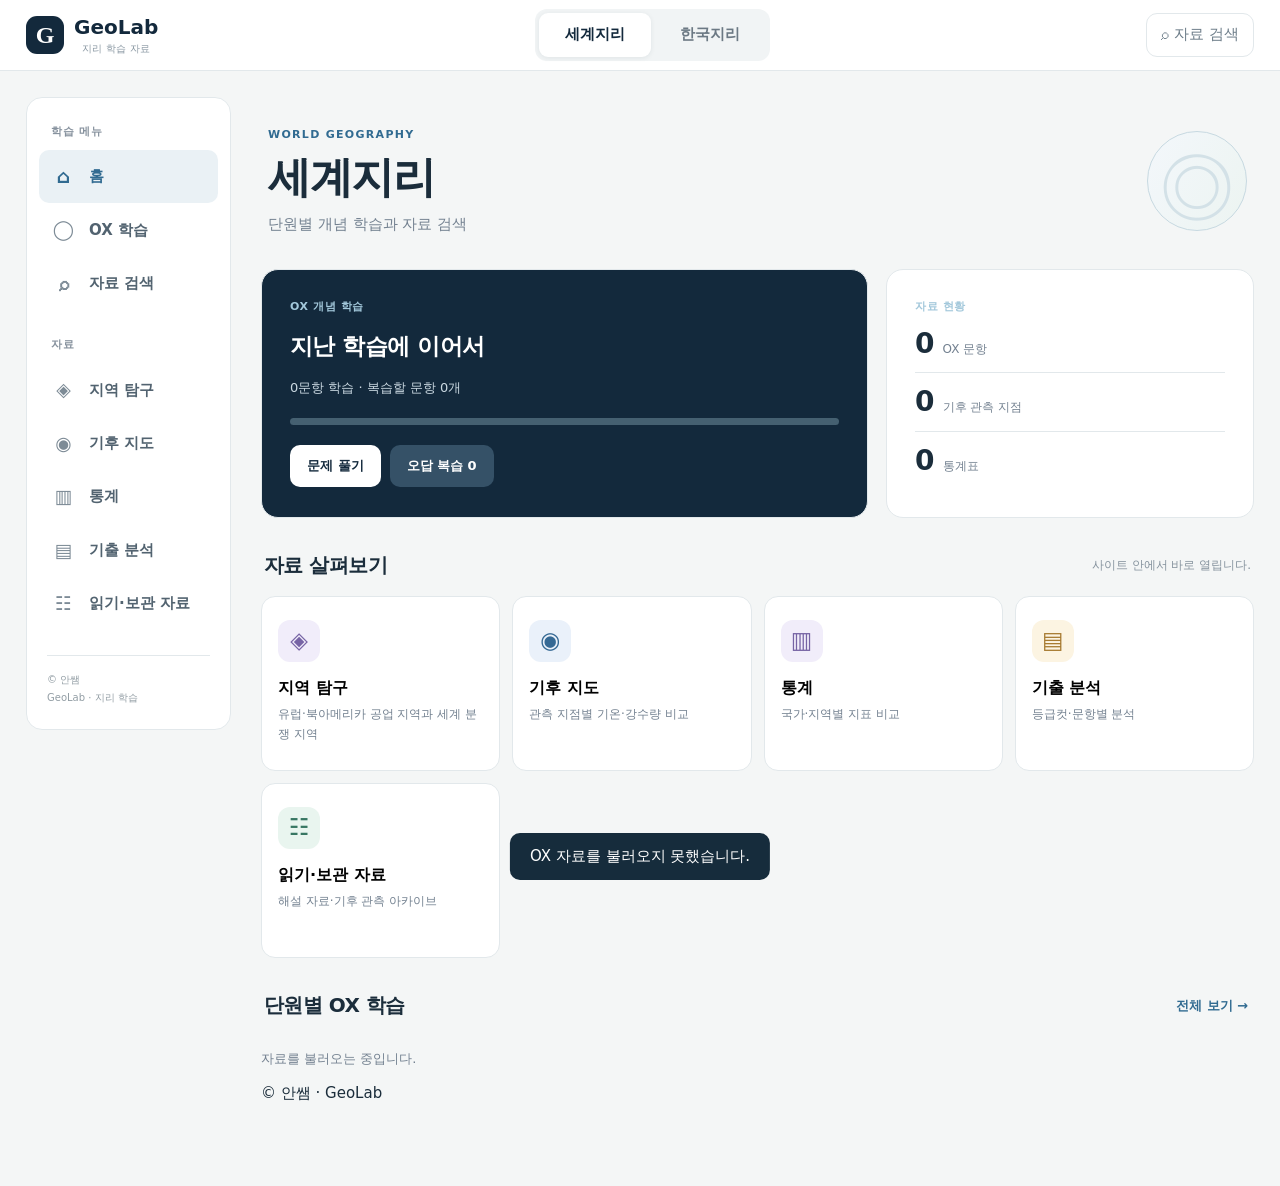
==== commit 44ca6334: "Credit GeoLab custom interface and development to Anssaem while retaining source bundle compatibilit" ====
--- a/app/index.html
+++ b/app/index.html
@@ -4,7 +4,7 @@
 <meta name="apple-mobile-web-app-capable" content="yes"><meta name="apple-mobile-web-app-title" content="GeoLab">
 <meta name="apple-mobile-web-app-status-bar-style" content="default">
 <link rel="manifest" href="./manifest.webmanifest"><link rel="apple-touch-icon" href="./icon-180.png"><link rel="icon" href="./icon-192.png">
-<link rel="stylesheet" href="./world-regions.css?v=1"><link rel="stylesheet" href="./advanced.css?v=5"><link rel="stylesheet" href="./regions.css?v=2"><link rel="stylesheet" href="./study-stats.css?v=1"><link rel="stylesheet" href="./native.css?v=51"><link rel="stylesheet" href="./app.css?v=2?v=fix2"><title>GeoLab | 세계지리·한국지리</title></head>
+<link rel="stylesheet" href="./world-regions.css?v=2"><link rel="stylesheet" href="./advanced.css?v=5"><link rel="stylesheet" href="./regions.css?v=2"><link rel="stylesheet" href="./study-stats.css?v=1"><link rel="stylesheet" href="./native.css?v=51"><link rel="stylesheet" href="./app.css?v=2?v=fix2"><title>GeoLab | 세계지리·한국지리</title></head>
 <body>
 <header class="top"><div class="shell topinner"><button class="brand" data-view="home" aria-label="GeoLab 홈"><span class="brandmark">G</span><span>GeoLab<small>지리 학습 자료</small></span></button>
 <div class="subjects" role="group" aria-label="과목 선택"><button class="subject active" data-subject="world">세계지리</button><button class="subject" data-subject="korea">한국지리</button></div>
@@ -22,7 +22,7 @@
 <button class="navbutton" data-view="stats"><span>▥</span> 통계</button>
 <button class="navbutton" data-view="exam"><span>▤</span> 기출 분석</button>
 <button class="navbutton" data-view="library"><span>☷</span> 읽기·보관 자료</button>
-<div class="sidefoot">원본 자료: twotimess<br>비영리 교육용 · GeoLab</div></nav>
+<div class="sidefoot">© 안쌤<br>GeoLab · 지리 학습</div></nav>
 <main id="main">
 <section class="panel active" id="panel-home" aria-labelledby="homeTitle">
 <div class="pagehead"><div><div class="overline" id="subjectLabel">WORLD GEOGRAPHY</div><h1 id="homeTitle">세계지리</h1><p class="lead">단원별 개념 학습과 자료 검색</p></div><div class="simpleicon">◎</div></div>
@@ -60,6 +60,6 @@
 <section class="panel" id="panel-stats"><div class="modulehead"><div><div class="overline">지역별 지표</div><h1>통계</h1><p class="lead">인구·도시·산업·자원 등 주제별 통계를 확인합니다.</p></div></div><div class="ng-native" id="native-stats"><p class="ng-empty">자료를 불러오고 있습니다.</p></div></section>
 <section class="panel" id="panel-exam"><div class="modulehead"><div><div class="overline">역대 시험</div><h1>기출 분석</h1><p class="lead">학년도와 시험을 선택해 등급컷과 문항별 오답률을 확인합니다.</p></div></div><div class="ng-native" id="native-exam"><p class="ng-empty">자료를 불러오고 있습니다.</p></div></section>
 <section class="panel" id="panel-library"><div class="pagehead compact"><div><div class="overline">읽기 자료·자료 보관소</div><h1>자료실</h1><p class="lead">원문 분석과 위도별 일조 자료를 이 사이트에서 열람할 수 있습니다.</p></div></div><div class="searchbar"><span>⌕</span><input id="librarySearch" type="search" placeholder="자료 제목이나 내용 검색" aria-label="자료실 검색"></div><div class="filter-row"><button class="active" data-lib="all">전체</button><button data-lib="읽기 자료">읽기 자료</button><button data-lib="일조 자료">일조 자료</button></div><div class="search-meta" id="libraryCount"></div><div class="result-list" id="libraryResults"></div><button class="btn outline more" id="libraryMore">더 보기</button></section>
-</main></div>
+<footer class="geolab-copyright">© 안쌤 · GeoLab</footer></main></div>
 <nav class="bottom" aria-label="모바일 메뉴"><button data-view="home" class="active"><b>⌂</b>홈</button><button data-view="ox"><b>◯</b>OX</button><button data-view="search"><b>⌕</b>검색</button><button data-view="worldregions" data-world-only><b>◈</b>지역</button><button data-view="regions" data-korea-only><b>▦</b>지역</button><button data-view="advanced" data-korea-only><b>◈</b>심화</button><button data-view="climate"><b>◉</b>기후</button><button data-view="stats"><b>▥</b>통계</button><button data-view="exam"><b>▤</b>기출</button><button data-view="library"><b>☷</b>자료</button></nav>
-<div id="toast" aria-live="polite"></div><script src="ds/codec.js"></script><script src="tools/climate/data/vendor-d3.min.js" defer></script><script src="tools/climate/data/vendor-topojson-client.min.js" defer></script><script src="tools/climate/data/korea-peninsula-geo.js" defer></script><script src="./climate-utils.js?v=51" defer></script><script src="./stats-utils.js?v=3" defer></script><script src="./stats-format.js?v=2" defer></script><script src="./study-stats.js?v=5" defer></script><script src="./native.js?v=54" defer></script><script src="./ox-reviewed-2027-world.js?v=2" defer></script><script src="./ox-reviewed-2027-korea.js?v=2" defer></script><script src="./ox-reviewed-2027-batch2.js?v=2" defer></script><script src="./ox-reviewed-2027-batch3.js?v=2" defer></script><script src="./ox-reviewed-2027-batch4-world.js?v=2" defer></script><script src="./ox-reviewed-2027-batch4-korea.js?v=2" defer></script><script src="./ox-explain.js?v=7" defer></script><script src="./regions.js?v=4" defer></script><script src="./world-regions-data.js?v=1" defer></script><script src="./world-regions.js?v=1" defer></script><script src="./advanced-data.js?v=3" defer></script><script src="./advanced.js?v=6" defer></script><script src="./app.js?v=60" defer></script></body></html>+<div id="toast" aria-live="polite"></div><script src="ds/codec.js"></script><script src="tools/climate/data/vendor-d3.min.js" defer></script><script src="tools/climate/data/vendor-topojson-client.min.js" defer></script><script src="tools/climate/data/korea-peninsula-geo.js" defer></script><script src="./climate-utils.js?v=51" defer></script><script src="./stats-utils.js?v=3" defer></script><script src="./stats-format.js?v=2" defer></script><script src="./study-stats.js?v=5" defer></script><script src="./native.js?v=54" defer></script><script src="./ox-reviewed-2027-world.js?v=2" defer></script><script src="./ox-reviewed-2027-korea.js?v=2" defer></script><script src="./ox-reviewed-2027-batch2.js?v=2" defer></script><script src="./ox-reviewed-2027-batch3.js?v=2" defer></script><script src="./ox-reviewed-2027-batch4-world.js?v=2" defer></script><script src="./ox-reviewed-2027-batch4-korea.js?v=2" defer></script><script src="./ox-explain.js?v=7" defer></script><script src="./regions.js?v=4" defer></script><script src="./world-regions-data.js?v=3" defer></script><script src="./world-regions.js?v=3" defer></script><script src="./advanced-data.js?v=3" defer></script><script src="./advanced.js?v=6" defer></script><script src="./app.js?v=60" defer></script></body></html>
--- a/app/world-regions.css
+++ b/app/world-regions.css
@@ -13,6 +13,11 @@
 .wr-cats{margin-top:9px;padding-top:9px;border-top:1px solid #eef2f4}
 .wr-filter button{background:#f5f8f9;color:#597484;border:1px solid transparent;border-radius:7px;font-size:11px;font-weight:700;padding:8px 11px}
 .wr-filter button.selected{background:#dcecf1;color:#1c617a;border-color:#a8cad5}
+/* Four broad conflict filters fit on one row on ordinary desktop widths. */
+.wr-cats button{display:inline-flex;align-items:center;gap:7px;white-space:nowrap}
+.wr-filter-count{display:inline-flex;min-width:18px;height:18px;padding:0 5px;border-radius:9px;align-items:center;justify-content:center;background:#e3edf1;color:#65808e;font-size:10px;font-variant-numeric:tabular-nums}
+.wr-filter button.selected .wr-filter-count{background:#bedbe5;color:#14506a}
+
 .wr-controlbar{display:flex;align-items:center;justify-content:space-between;flex-wrap:wrap;gap:10px;margin-bottom:12px}
 .wr-controlbar>div{display:flex;gap:7px;flex-wrap:wrap}
 .wr-controlbar button,.wr-quizcontrols button{background:#fff;border:1px solid #d9e5e9;border-radius:9px;padding:9px 12px;font-size:12px;font-weight:750;color:#385e72}
@@ -39,6 +44,14 @@
 .wr-fact b{font-size:11px;color:#617c8b}
 .wr-fact p{margin:6px 0 0;font-size:13px;color:#3e586a;line-height:1.78;word-break:keep-all}
 .wr-caution{padding:10px 11px;border-radius:9px;background:#f3f7f8;color:#718793;font-size:11px;line-height:1.7}
+.wr-belief{border:1px solid #d4e7ec;border-radius:11px;background:#f5fafb;padding:13px;margin:14px 0}
+.wr-belief h3{font-size:12px;color:#28647b;margin:0 0 11px;font-weight:800}
+.wr-belief-grid{display:grid;grid-template-columns:repeat(auto-fit,minmax(115px,1fr));gap:8px}
+.wr-belief-person{border:1px solid #e3ebee;background:white;border-radius:8px;padding:10px;min-width:0}
+.wr-belief-person span{display:block;font-size:11px;line-height:1.6;color:#6d8290;word-break:keep-all}
+.wr-belief-person strong{display:block;margin-top:5px;font-size:14px;line-height:1.5;color:#215874;word-break:keep-all}
+.wr-belief-note{font-size:11px;color:#6d808d;line-height:1.7;margin:11px 0 0;word-break:keep-all}
+
 .wr-listhead{padding:13px 15px;border-bottom:1px solid #e6eef0;font-size:13px}
 .wr-list{max-height:380px;min-height:100px;overflow:auto;overscroll-behavior:contain}
 .wr-list button{display:block;width:100%;padding:11px 14px;background:#fff;border:0;border-bottom:1px solid #eff2f4;text-align:left;color:#2d5269}
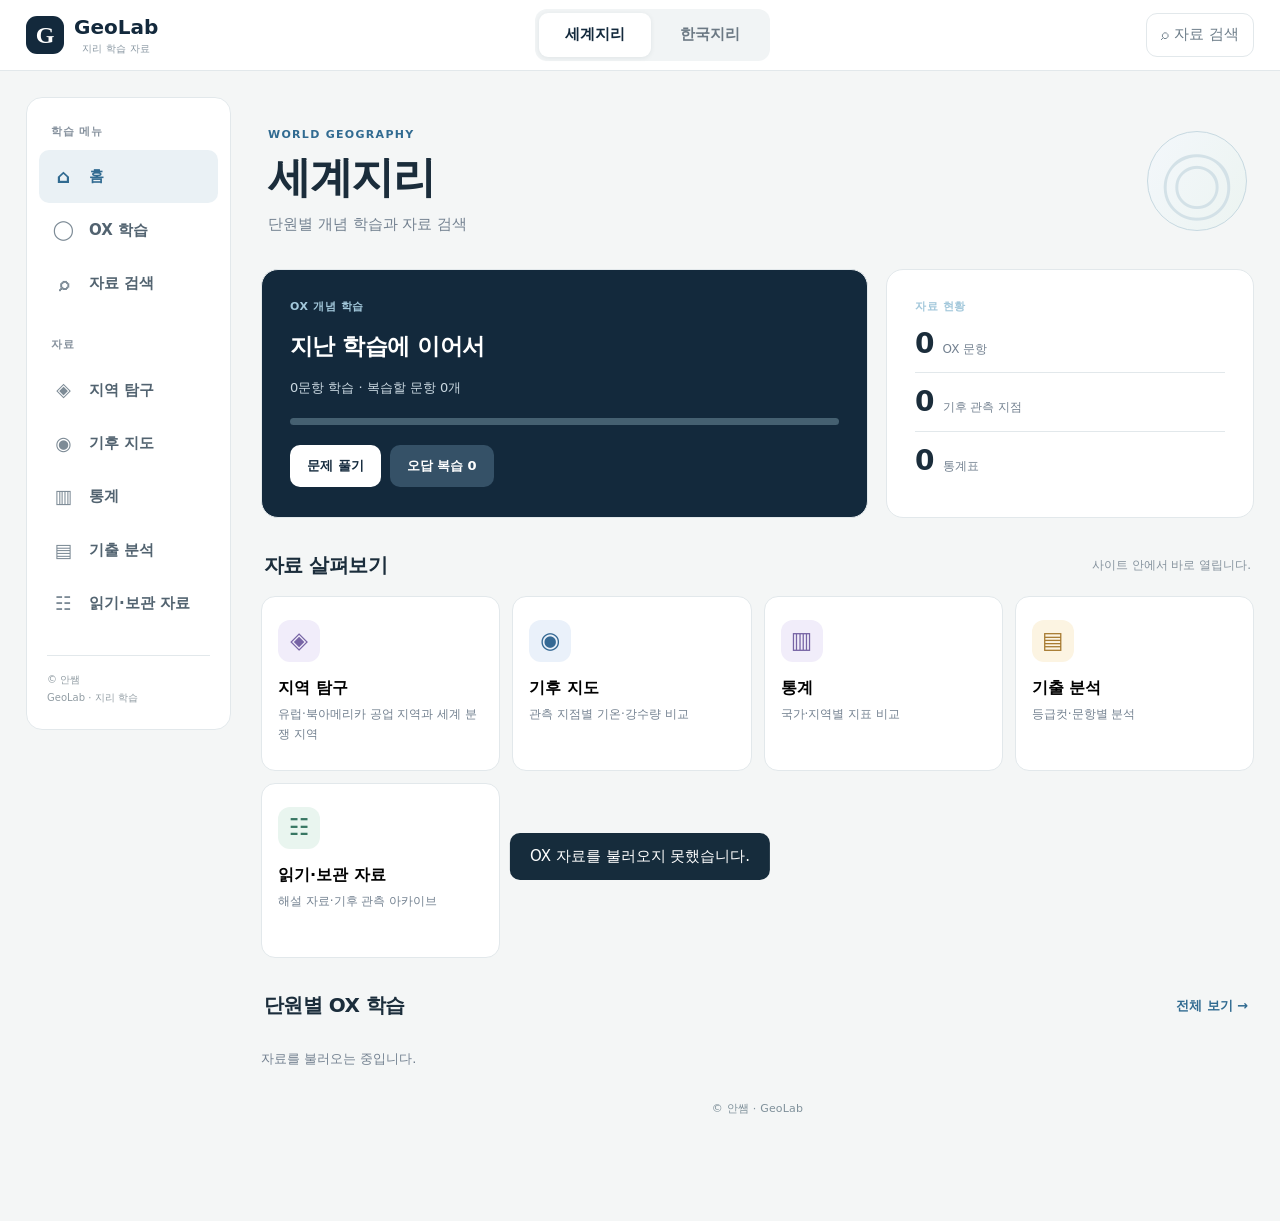
==== commit aaad3425: "Deploy religion study cards and Anssaem copyright with updated static assets and PWA cache" ====
--- a/app/index.html
+++ b/app/index.html
@@ -4,7 +4,7 @@
 <meta name="apple-mobile-web-app-capable" content="yes"><meta name="apple-mobile-web-app-title" content="GeoLab">
 <meta name="apple-mobile-web-app-status-bar-style" content="default">
 <link rel="manifest" href="./manifest.webmanifest"><link rel="apple-touch-icon" href="./icon-180.png"><link rel="icon" href="./icon-192.png">
-<link rel="stylesheet" href="./world-regions.css?v=2"><link rel="stylesheet" href="./advanced.css?v=5"><link rel="stylesheet" href="./regions.css?v=2"><link rel="stylesheet" href="./study-stats.css?v=1"><link rel="stylesheet" href="./native.css?v=51"><link rel="stylesheet" href="./app.css?v=2?v=fix2"><title>GeoLab | 세계지리·한국지리</title></head>
+<link rel="stylesheet" href="./world-regions.css?v=3"><link rel="stylesheet" href="./advanced.css?v=5"><link rel="stylesheet" href="./regions.css?v=2"><link rel="stylesheet" href="./study-stats.css?v=1"><link rel="stylesheet" href="./native.css?v=51"><link rel="stylesheet" href="./app.css?v=3"><title>GeoLab | 세계지리·한국지리</title></head>
 <body>
 <header class="top"><div class="shell topinner"><button class="brand" data-view="home" aria-label="GeoLab 홈"><span class="brandmark">G</span><span>GeoLab<small>지리 학습 자료</small></span></button>
 <div class="subjects" role="group" aria-label="과목 선택"><button class="subject active" data-subject="world">세계지리</button><button class="subject" data-subject="korea">한국지리</button></div>
@@ -62,4 +62,4 @@
 <section class="panel" id="panel-library"><div class="pagehead compact"><div><div class="overline">읽기 자료·자료 보관소</div><h1>자료실</h1><p class="lead">원문 분석과 위도별 일조 자료를 이 사이트에서 열람할 수 있습니다.</p></div></div><div class="searchbar"><span>⌕</span><input id="librarySearch" type="search" placeholder="자료 제목이나 내용 검색" aria-label="자료실 검색"></div><div class="filter-row"><button class="active" data-lib="all">전체</button><button data-lib="읽기 자료">읽기 자료</button><button data-lib="일조 자료">일조 자료</button></div><div class="search-meta" id="libraryCount"></div><div class="result-list" id="libraryResults"></div><button class="btn outline more" id="libraryMore">더 보기</button></section>
 <footer class="geolab-copyright">© 안쌤 · GeoLab</footer></main></div>
 <nav class="bottom" aria-label="모바일 메뉴"><button data-view="home" class="active"><b>⌂</b>홈</button><button data-view="ox"><b>◯</b>OX</button><button data-view="search"><b>⌕</b>검색</button><button data-view="worldregions" data-world-only><b>◈</b>지역</button><button data-view="regions" data-korea-only><b>▦</b>지역</button><button data-view="advanced" data-korea-only><b>◈</b>심화</button><button data-view="climate"><b>◉</b>기후</button><button data-view="stats"><b>▥</b>통계</button><button data-view="exam"><b>▤</b>기출</button><button data-view="library"><b>☷</b>자료</button></nav>
-<div id="toast" aria-live="polite"></div><script src="ds/codec.js"></script><script src="tools/climate/data/vendor-d3.min.js" defer></script><script src="tools/climate/data/vendor-topojson-client.min.js" defer></script><script src="tools/climate/data/korea-peninsula-geo.js" defer></script><script src="./climate-utils.js?v=51" defer></script><script src="./stats-utils.js?v=3" defer></script><script src="./stats-format.js?v=2" defer></script><script src="./study-stats.js?v=5" defer></script><script src="./native.js?v=54" defer></script><script src="./ox-reviewed-2027-world.js?v=2" defer></script><script src="./ox-reviewed-2027-korea.js?v=2" defer></script><script src="./ox-reviewed-2027-batch2.js?v=2" defer></script><script src="./ox-reviewed-2027-batch3.js?v=2" defer></script><script src="./ox-reviewed-2027-batch4-world.js?v=2" defer></script><script src="./ox-reviewed-2027-batch4-korea.js?v=2" defer></script><script src="./ox-explain.js?v=7" defer></script><script src="./regions.js?v=4" defer></script><script src="./world-regions-data.js?v=3" defer></script><script src="./world-regions.js?v=3" defer></script><script src="./advanced-data.js?v=3" defer></script><script src="./advanced.js?v=6" defer></script><script src="./app.js?v=60" defer></script></body></html>+<div id="toast" aria-live="polite"></div><script src="ds/codec.js"></script><script src="tools/climate/data/vendor-d3.min.js" defer></script><script src="tools/climate/data/vendor-topojson-client.min.js" defer></script><script src="tools/climate/data/korea-peninsula-geo.js" defer></script><script src="./climate-utils.js?v=51" defer></script><script src="./stats-utils.js?v=3" defer></script><script src="./stats-format.js?v=2" defer></script><script src="./study-stats.js?v=5" defer></script><script src="./native.js?v=54" defer></script><script src="./ox-reviewed-2027-world.js?v=2" defer></script><script src="./ox-reviewed-2027-korea.js?v=2" defer></script><script src="./ox-reviewed-2027-batch2.js?v=2" defer></script><script src="./ox-reviewed-2027-batch3.js?v=2" defer></script><script src="./ox-reviewed-2027-batch4-world.js?v=2" defer></script><script src="./ox-reviewed-2027-batch4-korea.js?v=2" defer></script><script src="./ox-explain.js?v=7" defer></script><script src="./regions.js?v=4" defer></script><script src="./world-regions-data.js?v=4" defer></script><script src="./world-regions.js?v=4" defer></script><script src="./advanced-data.js?v=3" defer></script><script src="./advanced.js?v=6" defer></script><script src="./app.js?v=60" defer></script></body></html>
--- a/app/app.css
+++ b/app/app.css
@@ -31,3 +31,6 @@
 .ox-source-verbatim{white-space:pre-wrap;overflow-wrap:anywhere}
 .ox-pending{padding:14px 18px;margin:0;color:#587080;font-size:13px;line-height:1.8}
 .ox-verification{display:block;font-size:10px;color:#8294a0;margin-top:9px;line-height:1.6}
+
+/* GeoLab visual authorship (source-component licences remain separate). */
+.geolab-copyright{font-size:11px;color:#7f909a;text-align:center;padding:18px 12px 24px;letter-spacing:.2px}
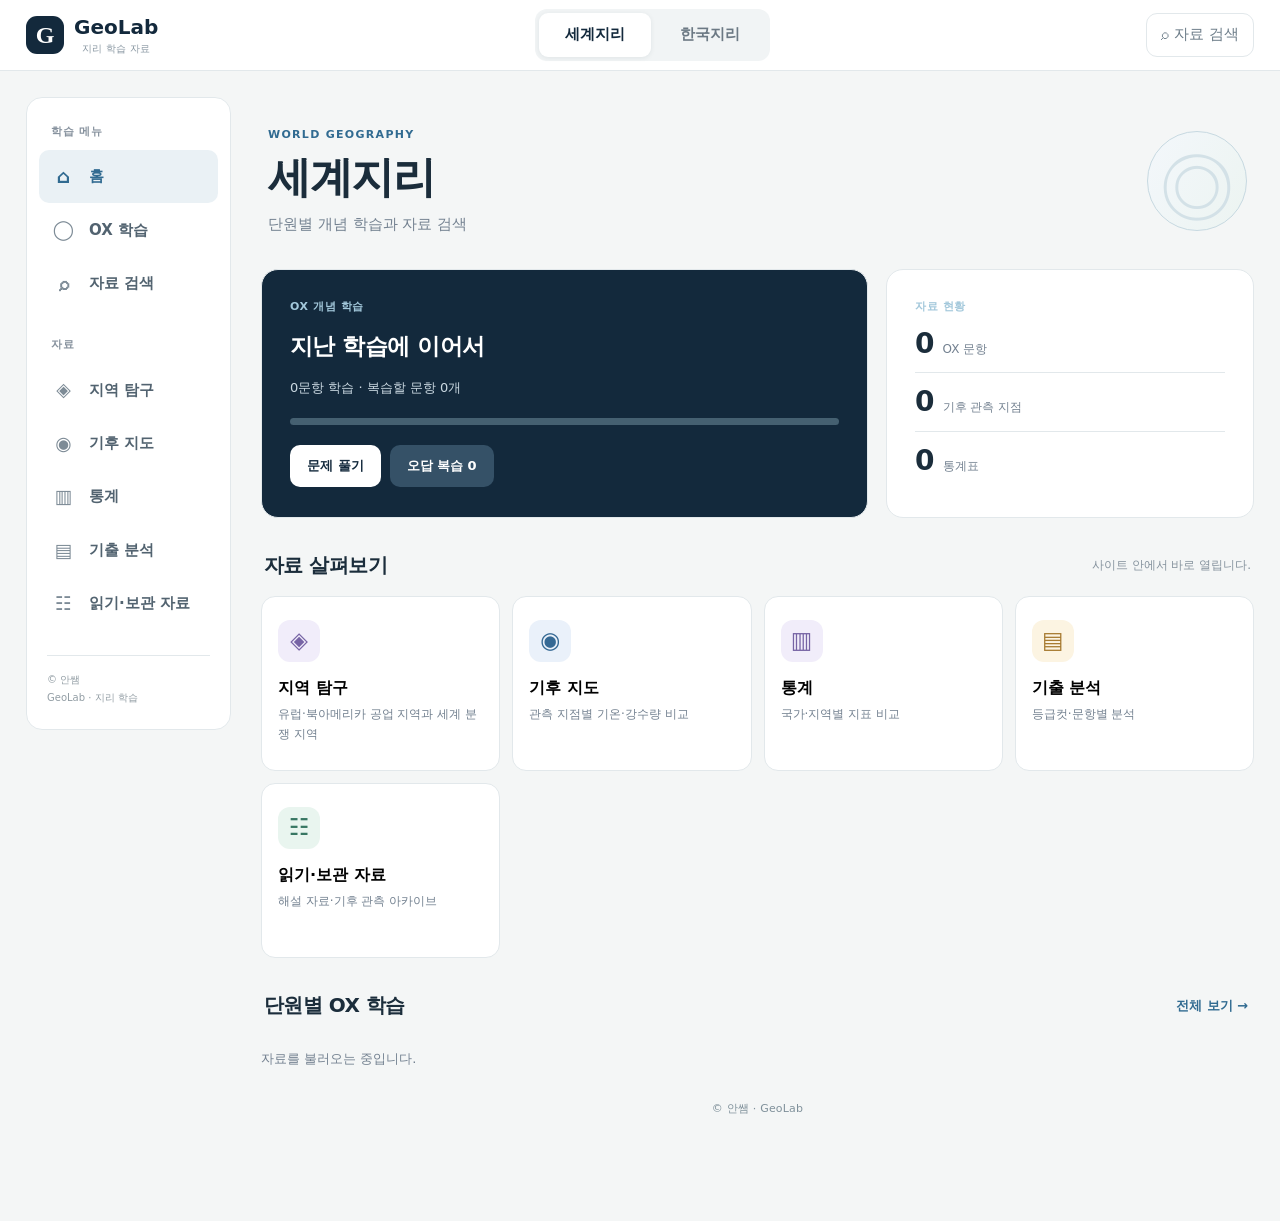
==== commit 145e762f: "feat: add 41 teacher-reviewed Korean geography OX questions" ====
--- a/app/index.html
+++ b/app/index.html
@@ -62,4 +62,4 @@
 <section class="panel" id="panel-library"><div class="pagehead compact"><div><div class="overline">읽기 자료·자료 보관소</div><h1>자료실</h1><p class="lead">원문 분석과 위도별 일조 자료를 이 사이트에서 열람할 수 있습니다.</p></div></div><div class="searchbar"><span>⌕</span><input id="librarySearch" type="search" placeholder="자료 제목이나 내용 검색" aria-label="자료실 검색"></div><div class="filter-row"><button class="active" data-lib="all">전체</button><button data-lib="읽기 자료">읽기 자료</button><button data-lib="일조 자료">일조 자료</button></div><div class="search-meta" id="libraryCount"></div><div class="result-list" id="libraryResults"></div><button class="btn outline more" id="libraryMore">더 보기</button></section>
 <footer class="geolab-copyright">© 안쌤 · GeoLab</footer></main></div>
 <nav class="bottom" aria-label="모바일 메뉴"><button data-view="home" class="active"><b>⌂</b>홈</button><button data-view="ox"><b>◯</b>OX</button><button data-view="search"><b>⌕</b>검색</button><button data-view="worldregions" data-world-only><b>◈</b>지역</button><button data-view="regions" data-korea-only><b>▦</b>지역</button><button data-view="advanced" data-korea-only><b>◈</b>심화</button><button data-view="climate"><b>◉</b>기후</button><button data-view="stats"><b>▥</b>통계</button><button data-view="exam"><b>▤</b>기출</button><button data-view="library"><b>☷</b>자료</button></nav>
-<div id="toast" aria-live="polite"></div><script src="ds/codec.js"></script><script src="tools/climate/data/vendor-d3.min.js" defer></script><script src="tools/climate/data/vendor-topojson-client.min.js" defer></script><script src="tools/climate/data/korea-peninsula-geo.js" defer></script><script src="./climate-utils.js?v=51" defer></script><script src="./stats-utils.js?v=3" defer></script><script src="./stats-format.js?v=2" defer></script><script src="./study-stats.js?v=5" defer></script><script src="./native.js?v=54" defer></script><script src="./ox-reviewed-2027-world.js?v=2" defer></script><script src="./ox-reviewed-2027-korea.js?v=2" defer></script><script src="./ox-reviewed-2027-batch2.js?v=2" defer></script><script src="./ox-reviewed-2027-batch3.js?v=2" defer></script><script src="./ox-reviewed-2027-batch4-world.js?v=2" defer></script><script src="./ox-reviewed-2027-batch4-korea.js?v=2" defer></script><script src="./ox-explain.js?v=7" defer></script><script src="./regions.js?v=4" defer></script><script src="./world-regions-data.js?v=4" defer></script><script src="./world-regions.js?v=4" defer></script><script src="./advanced-data.js?v=3" defer></script><script src="./advanced.js?v=6" defer></script><script src="./app.js?v=60" defer></script></body></html>+<div id="toast" aria-live="polite"></div><script src="ds/codec.js"></script><script src="tools/climate/data/vendor-d3.min.js" defer></script><script src="tools/climate/data/vendor-topojson-client.min.js" defer></script><script src="tools/climate/data/korea-peninsula-geo.js" defer></script><script src="./climate-utils.js?v=51" defer></script><script src="./stats-utils.js?v=3" defer></script><script src="./stats-format.js?v=2" defer></script><script src="./study-stats.js?v=5" defer></script><script src="./native.js?v=54" defer></script><script src="./ox-reviewed-2027-world.js?v=2" defer></script><script src="./ox-reviewed-2027-korea.js?v=2" defer></script><script src="./ox-reviewed-2027-batch2.js?v=2" defer></script><script src="./ox-reviewed-2027-batch3.js?v=2" defer></script><script src="./ox-reviewed-2027-batch4-world.js?v=2" defer></script><script src="./ox-reviewed-2027-batch4-korea.js?v=2" defer></script><script src="./ox-explain.js?v=7" defer></script><script src="./regions.js?v=4" defer></script><script src="./world-regions-data.js?v=4" defer></script><script src="./world-regions.js?v=4" defer></script><script src="./advanced-data.js?v=3" defer></script><script src="./advanced.js?v=6" defer></script><script src="./ox-teacher-approved-2026-korea.js?v=1" defer></script><script src="./app.js?v=61" defer></script></body></html>
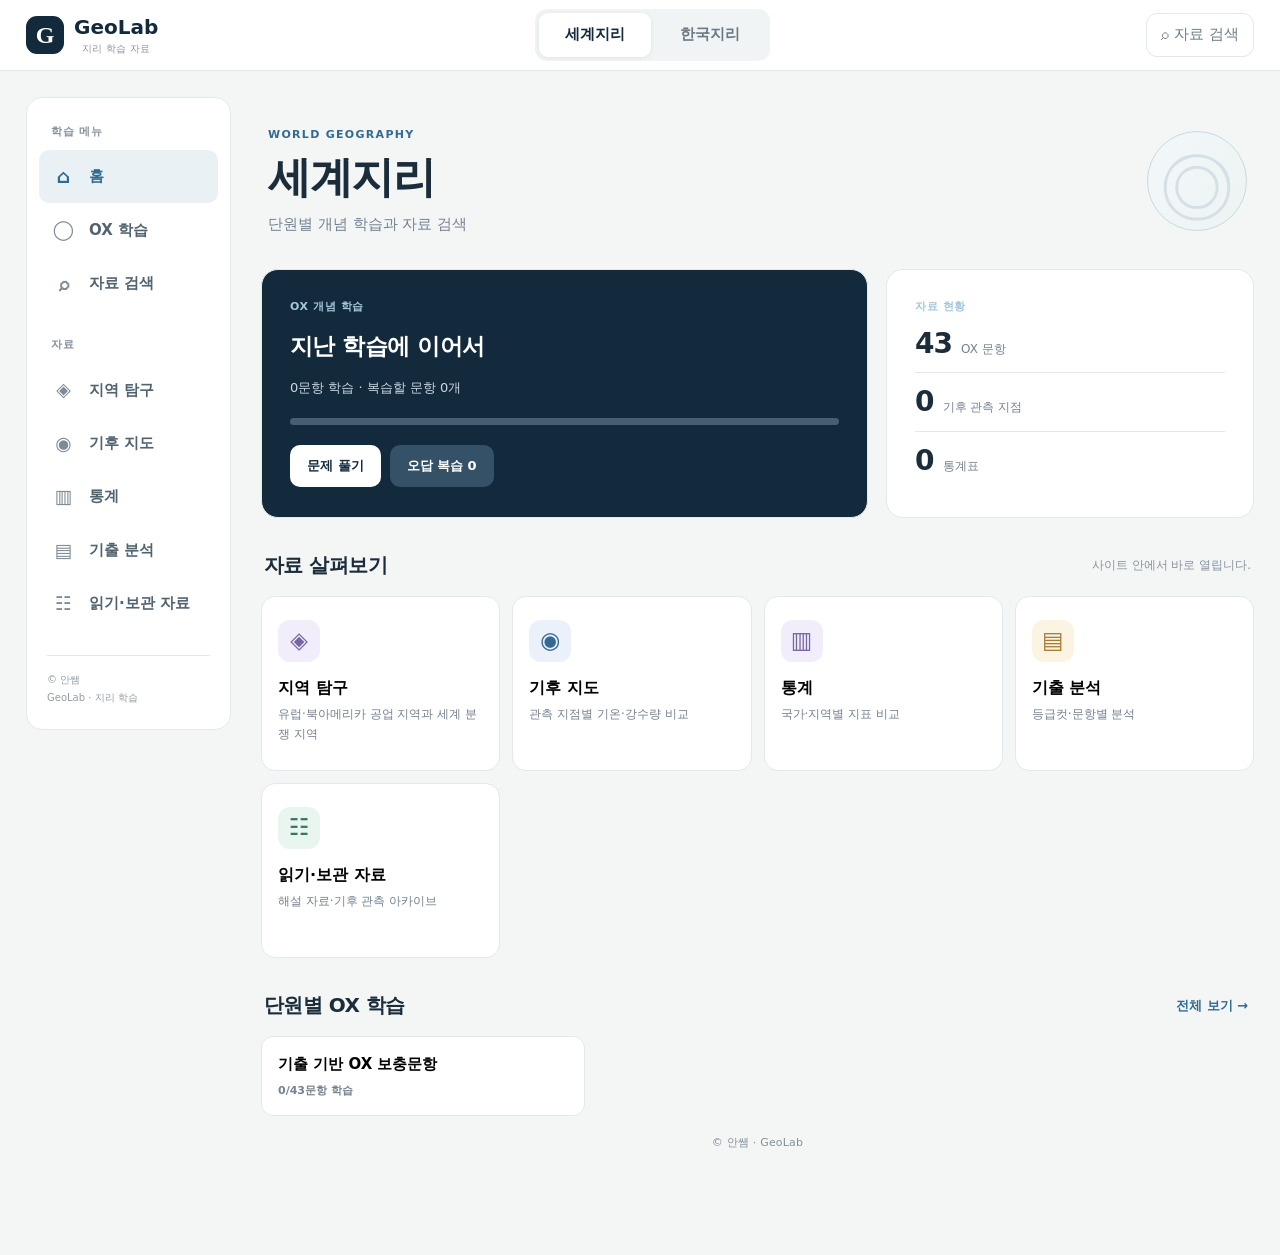
==== commit 7a4e76cf: "feat: add 43 teacher-approved world geography OX questions with source checks" ====
--- a/app/index.html
+++ b/app/index.html
@@ -62,4 +62,4 @@
 <section class="panel" id="panel-library"><div class="pagehead compact"><div><div class="overline">읽기 자료·자료 보관소</div><h1>자료실</h1><p class="lead">원문 분석과 위도별 일조 자료를 이 사이트에서 열람할 수 있습니다.</p></div></div><div class="searchbar"><span>⌕</span><input id="librarySearch" type="search" placeholder="자료 제목이나 내용 검색" aria-label="자료실 검색"></div><div class="filter-row"><button class="active" data-lib="all">전체</button><button data-lib="읽기 자료">읽기 자료</button><button data-lib="일조 자료">일조 자료</button></div><div class="search-meta" id="libraryCount"></div><div class="result-list" id="libraryResults"></div><button class="btn outline more" id="libraryMore">더 보기</button></section>
 <footer class="geolab-copyright">© 안쌤 · GeoLab</footer></main></div>
 <nav class="bottom" aria-label="모바일 메뉴"><button data-view="home" class="active"><b>⌂</b>홈</button><button data-view="ox"><b>◯</b>OX</button><button data-view="search"><b>⌕</b>검색</button><button data-view="worldregions" data-world-only><b>◈</b>지역</button><button data-view="regions" data-korea-only><b>▦</b>지역</button><button data-view="advanced" data-korea-only><b>◈</b>심화</button><button data-view="climate"><b>◉</b>기후</button><button data-view="stats"><b>▥</b>통계</button><button data-view="exam"><b>▤</b>기출</button><button data-view="library"><b>☷</b>자료</button></nav>
-<div id="toast" aria-live="polite"></div><script src="ds/codec.js"></script><script src="tools/climate/data/vendor-d3.min.js" defer></script><script src="tools/climate/data/vendor-topojson-client.min.js" defer></script><script src="tools/climate/data/korea-peninsula-geo.js" defer></script><script src="./climate-utils.js?v=51" defer></script><script src="./stats-utils.js?v=3" defer></script><script src="./stats-format.js?v=2" defer></script><script src="./study-stats.js?v=5" defer></script><script src="./native.js?v=54" defer></script><script src="./ox-reviewed-2027-world.js?v=2" defer></script><script src="./ox-reviewed-2027-korea.js?v=2" defer></script><script src="./ox-reviewed-2027-batch2.js?v=2" defer></script><script src="./ox-reviewed-2027-batch3.js?v=2" defer></script><script src="./ox-reviewed-2027-batch4-world.js?v=2" defer></script><script src="./ox-reviewed-2027-batch4-korea.js?v=2" defer></script><script src="./ox-explain.js?v=7" defer></script><script src="./regions.js?v=4" defer></script><script src="./world-regions-data.js?v=4" defer></script><script src="./world-regions.js?v=4" defer></script><script src="./advanced-data.js?v=3" defer></script><script src="./advanced.js?v=6" defer></script><script src="./ox-teacher-approved-2026-korea.js?v=1" defer></script><script src="./app.js?v=61" defer></script></body></html>+<div id="toast" aria-live="polite"></div><script src="ds/codec.js"></script><script src="tools/climate/data/vendor-d3.min.js" defer></script><script src="tools/climate/data/vendor-topojson-client.min.js" defer></script><script src="tools/climate/data/korea-peninsula-geo.js" defer></script><script src="./climate-utils.js?v=51" defer></script><script src="./stats-utils.js?v=3" defer></script><script src="./stats-format.js?v=2" defer></script><script src="./study-stats.js?v=5" defer></script><script src="./native.js?v=54" defer></script><script src="./ox-reviewed-2027-world.js?v=2" defer></script><script src="./ox-reviewed-2027-korea.js?v=2" defer></script><script src="./ox-reviewed-2027-batch2.js?v=2" defer></script><script src="./ox-reviewed-2027-batch3.js?v=2" defer></script><script src="./ox-reviewed-2027-batch4-world.js?v=2" defer></script><script src="./ox-reviewed-2027-batch4-korea.js?v=2" defer></script><script src="./ox-explain.js?v=7" defer></script><script src="./regions.js?v=4" defer></script><script src="./world-regions-data.js?v=4" defer></script><script src="./world-regions.js?v=4" defer></script><script src="./advanced-data.js?v=3" defer></script><script src="./advanced.js?v=6" defer></script><script src="./ox-teacher-approved-2026-korea.js?v=1" defer></script><script src="./ox-teacher-approved-2026-world.js?v=1" defer></script><script src="./app.js?v=62" defer></script></body></html>
